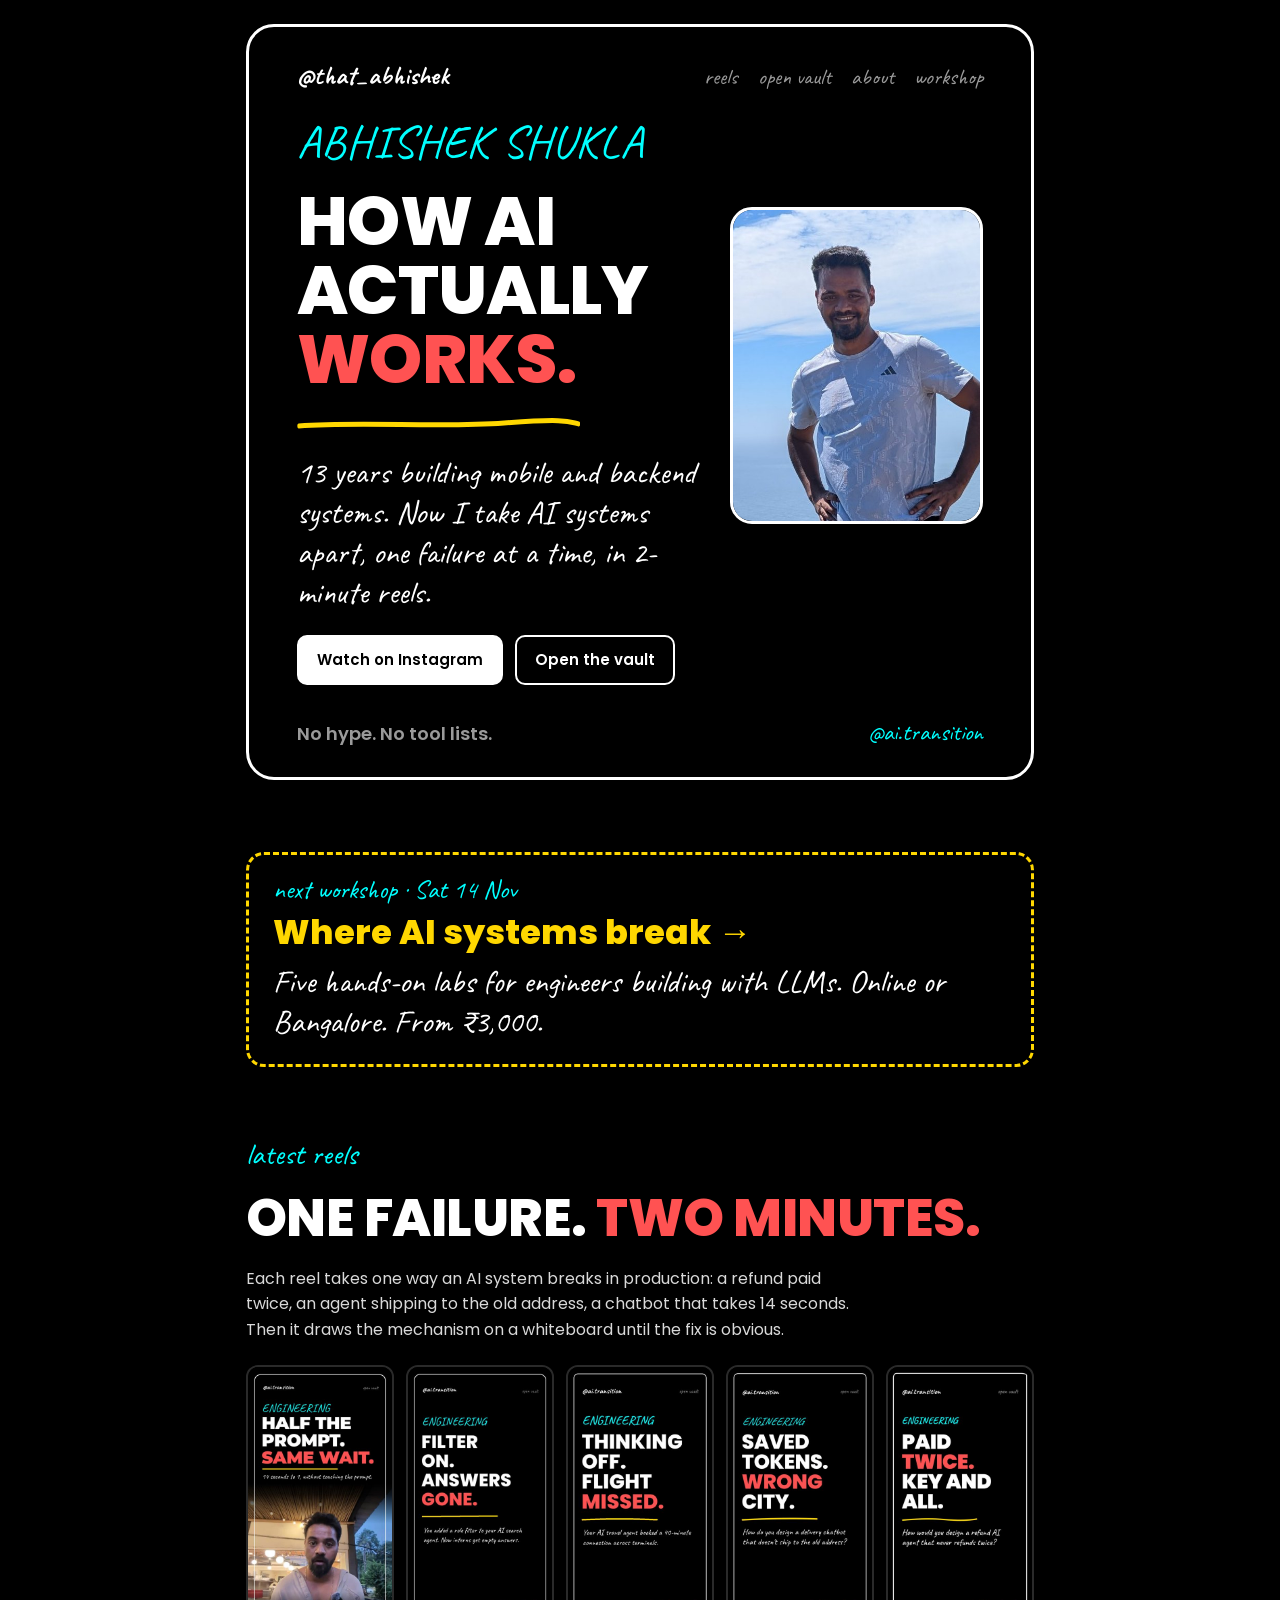
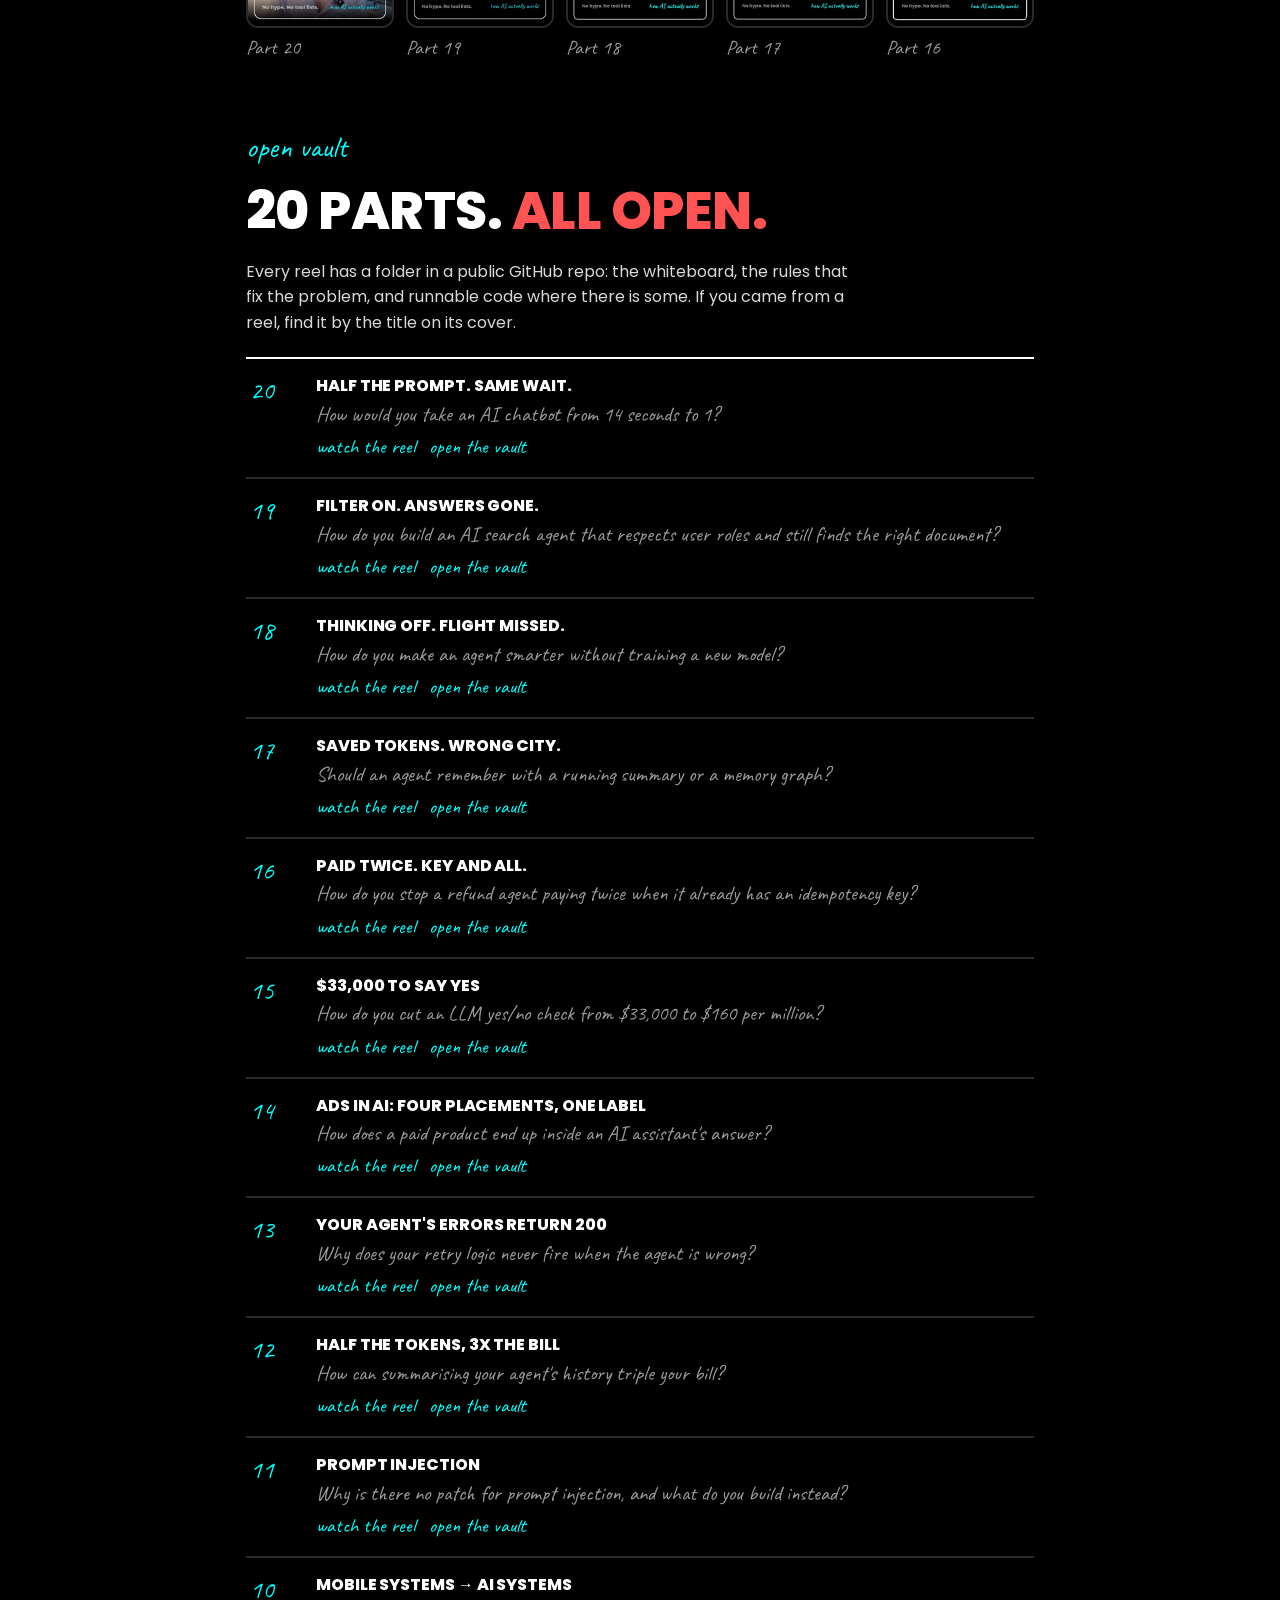
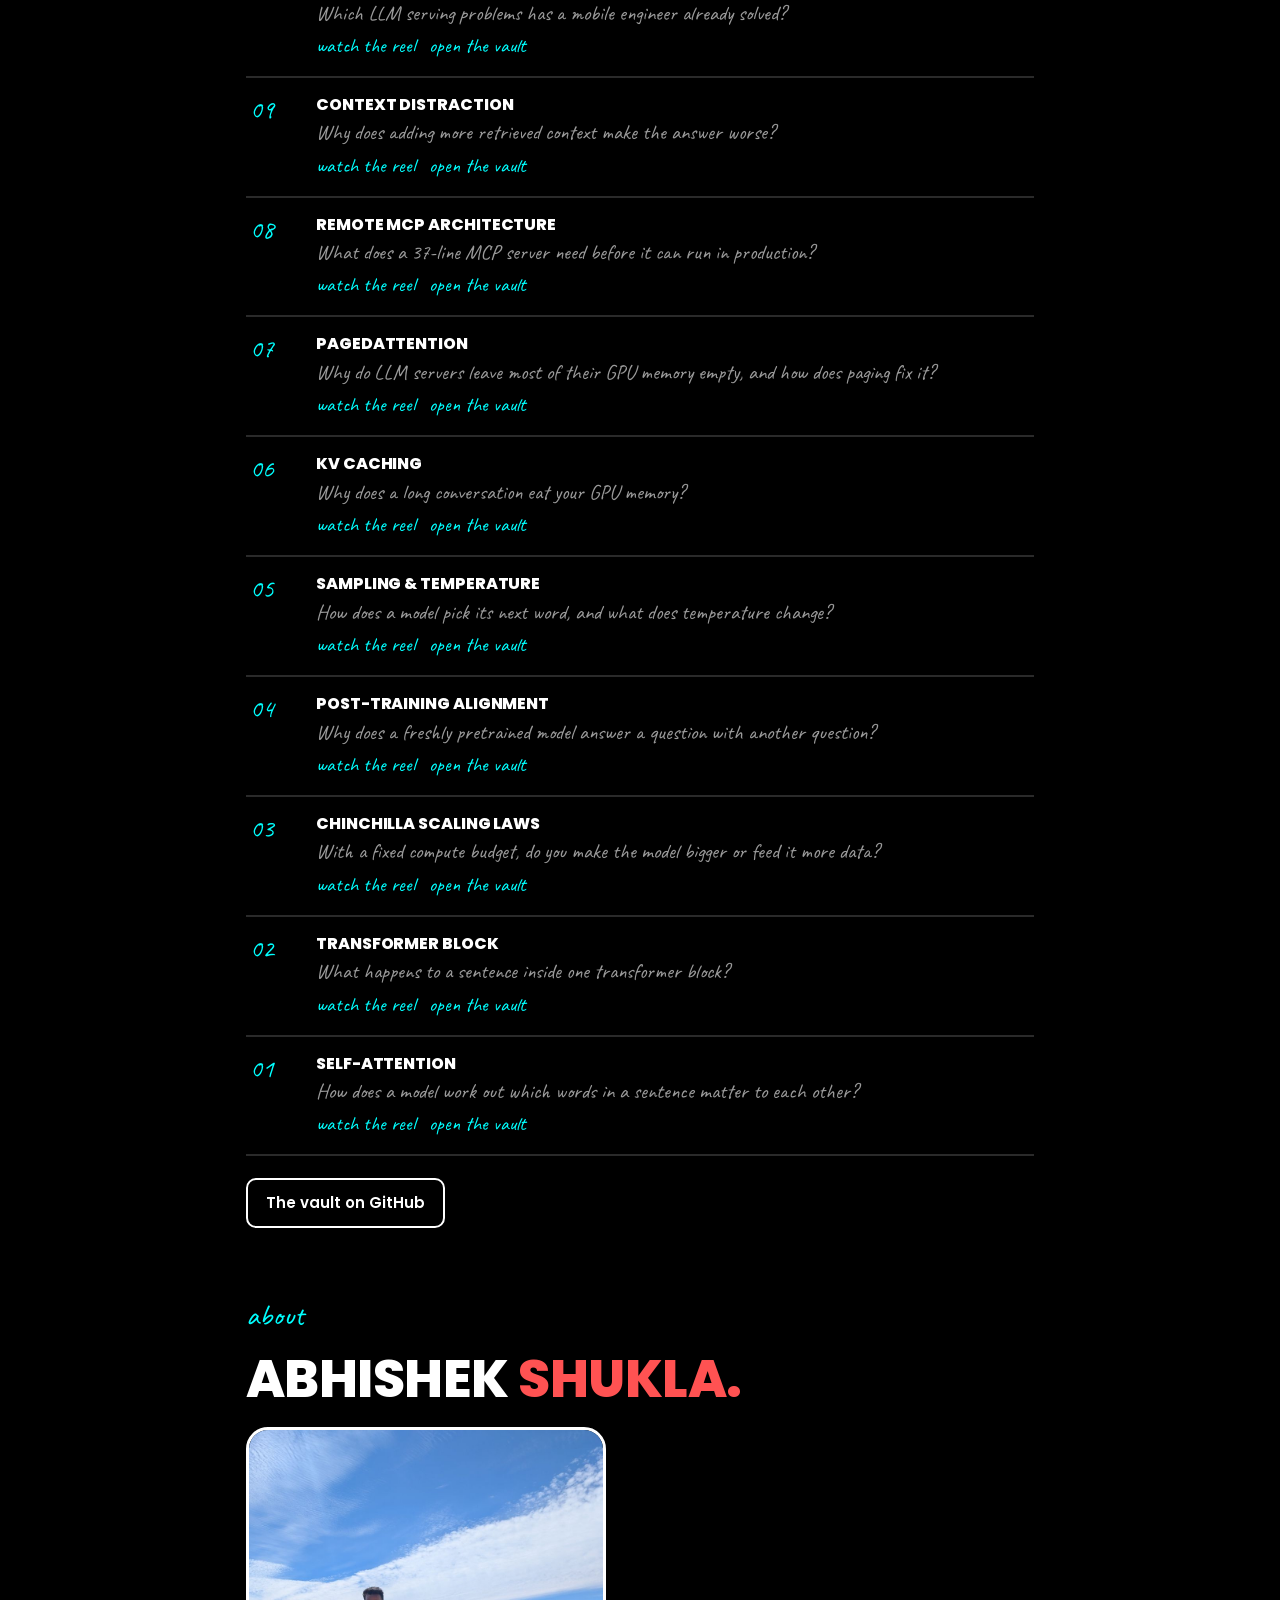
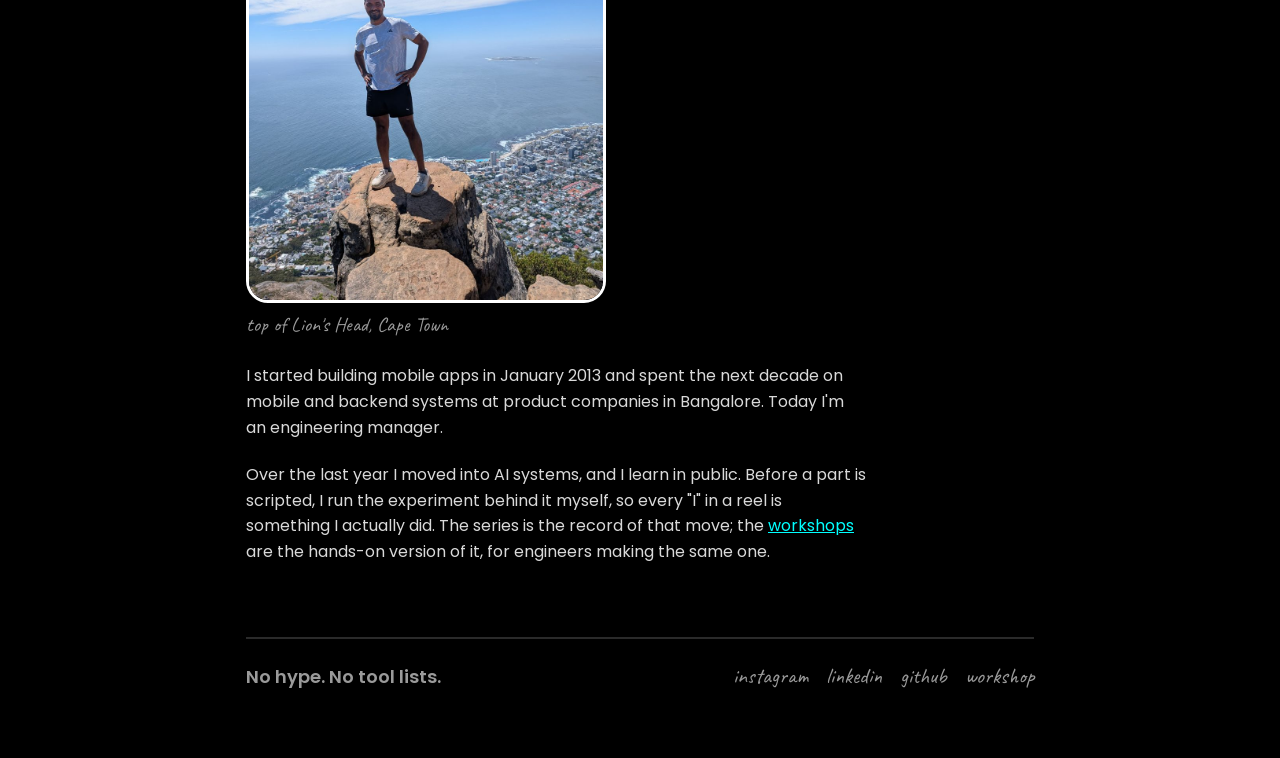
==== index.html @ 68914a9d "New site: home page and 14 Nov workshop page in the @ai.transition style Replaces the old Jekyll hom" ====
<!doctype html>
<html lang="en">
<head>
<meta charset="utf-8">
<meta name="viewport" content="width=device-width, initial-scale=1, viewport-fit=cover">
<title>Abhishek Shukla · @that_abhishek</title>
<meta name="description" content="Abhishek Shukla: 13 years building mobile and backend systems, now taking AI systems apart in short reels on @ai.transition, and running hands-on workshops for engineers.">
<meta property="og:title" content="Abhishek Shukla · how AI actually works">
<meta property="og:description" content="Reels, an open vault of whiteboards and code, and hands-on workshops on where AI systems break.">
<meta property="og:url" content="https://thatabhishek.com/">
<meta property="og:type" content="website">
<meta property="og:image" content="https://thatabhishek.com/img/cover-16.jpg">
<meta name="theme-color" content="#000000">
<link rel="icon" href="data:image/svg+xml,%3Csvg xmlns='http://www.w3.org/2000/svg' viewBox='0 0 32 32'%3E%3Crect x='1.5' y='1.5' width='29' height='29' rx='7' fill='%23000' stroke='%23fff' stroke-width='2'/%3E%3Ctext x='16' y='22' font-family='sans-serif' font-weight='800' font-size='15' text-anchor='middle' fill='%23FF5252'%3Ea.%3C/text%3E%3C/svg%3E">
<link rel="preconnect" href="https://fonts.googleapis.com">
<link rel="preconnect" href="https://fonts.gstatic.com" crossorigin>
<link rel="stylesheet" href="https://fonts.googleapis.com/css2?family=Caveat:wght@500;700&family=Poppins:wght@400;500;600;800&display=swap">
<link rel="stylesheet" href="style.css">
</head>
<body>
<div class="wrap">

  <header class="frame">
    <div class="frame-top">
      <a class="handle" href="./">@that_abhishek</a>
      <nav aria-label="Site"><ul>
        <li><a href="#reels">reels</a></li>
        <li><a href="#vault">open vault</a></li>
        <li><a href="#about">about</a></li>
        <li><a href="workshop/">workshop</a></li>
      </ul></nav>
    </div>
    <div class="hero-grid">
      <div class="hero-text">
      <div class="track">Abhishek Shukla</div>
      <h1>How AI actually <span class="red">works.</span></h1>
      <svg class="underline" viewBox="0 0 520 14" preserveAspectRatio="none" aria-hidden="true"><path d="M3 9 C 120 4, 260 11, 380 6 S 500 5, 517 7" fill="none" stroke="#FFD700" stroke-width="5" stroke-linecap="round"/></svg>
      <p class="hand">13 years building mobile and backend systems. Now I take AI systems apart, one failure at a time, in 2-minute reels.</p>
      </div>
      <img class="portrait" src="img/abhishek.jpg" alt="Abhishek Shukla" width="480" height="600">
    </div>
    <div class="ctas">
      <a class="btn primary" href="https://www.instagram.com/ai.transition/" rel="noopener">Watch on Instagram</a>
      <a class="btn" href="#vault">Open the vault</a>
    </div>
    <div class="frame-foot">
      <span class="nohype">No hype. No tool lists.</span>
      <span class="how">@ai.transition</span>
    </div>
  </header>

  <a class="cta-box" href="workshop/" style="text-decoration:none">
    <span class="label" style="font-size:26px">next workshop · Sat 14 Nov</span>
    <h3>Where AI systems break →</h3>
    <p class="hand">Five hands-on labs for engineers building with LLMs. Online or Bangalore. From ₹3,000.</p>
  </a>

  <section id="reels">
    <div class="label">latest reels</div>
    <h2>One failure. <span class="red">Two minutes.</span></h2>
    <p class="body">Each reel takes one way an AI system breaks in production: a refund paid twice, an agent shipping to the old address, a chatbot that takes 14 seconds. Then it draws the mechanism on a whiteboard until the fix is obvious.</p>
    <div class="reels">
      <a class="reel" href="https://www.instagram.com/ai.transition/" rel="noopener"><img src="img/cover-20.jpg" alt="Reel cover: Half the prompt. Same wait." width="432" height="768" loading="lazy"><span>Part 20</span></a>
      <a class="reel" href="https://www.instagram.com/ai.transition/" rel="noopener"><img src="img/cover-19.jpg" alt="Reel cover: Filter on. Answers gone." width="432" height="768" loading="lazy"><span>Part 19</span></a>
      <a class="reel" href="https://www.instagram.com/reel/DePXqI0T1Dx/" rel="noopener"><img src="img/cover-18.jpg" alt="Reel cover: Thinking off. Flight missed." width="432" height="768" loading="lazy"><span>Part 18</span></a>
      <a class="reel" href="https://www.instagram.com/reel/DeEbehLRSeM/" rel="noopener"><img src="img/cover-17.jpg" alt="Reel cover: Saved tokens. Wrong city." width="432" height="768" loading="lazy"><span>Part 17</span></a>
      <a class="reel" href="https://www.instagram.com/reel/Dd9E6QoR3V6/" rel="noopener"><img src="img/cover-16.jpg" alt="Reel cover: Paid twice. Key and all." width="432" height="768" loading="lazy"><span>Part 16</span></a>
    </div>
  </section>

  <section id="vault">
    <div class="label">open vault</div>
    <h2>20 parts. <span class="red">All open.</span></h2>
    <p class="body">Every reel has a folder in a public GitHub repo: the whiteboard, the rules that fix the problem, and runnable code where there is some. If you came from a reel, find it by the title on its cover.</p>
    <div class="parts">
      <div class="part"><span class="num">20</span><div><b>Half the prompt. Same wait.</b><span>How would you take an AI chatbot from 14 seconds to 1?</span><div class="links"><a href="https://www.instagram.com/ai.transition/" rel="noopener">watch the reel</a><a href="https://github.com/that-abhishek/ai-architecture-vault/tree/main/parts/20-half-the-prompt-same-wait" rel="noopener">open the vault</a></div></div></div>
      <div class="part"><span class="num">19</span><div><b>Filter on. Answers gone.</b><span>How do you build an AI search agent that respects user roles and still finds the right document?</span><div class="links"><a href="https://www.instagram.com/ai.transition/" rel="noopener">watch the reel</a><a href="https://github.com/that-abhishek/ai-architecture-vault/tree/main/parts/19-filter-on-answers-gone" rel="noopener">open the vault</a></div></div></div>
      <div class="part"><span class="num">18</span><div><b>Thinking off. Flight missed.</b><span>How do you make an agent smarter without training a new model?</span><div class="links"><a href="https://www.instagram.com/reel/DePXqI0T1Dx/" rel="noopener">watch the reel</a><a href="https://github.com/that-abhishek/ai-architecture-vault/tree/main/parts/18-thinking-off-flight-missed" rel="noopener">open the vault</a></div></div></div>
      <div class="part"><span class="num">17</span><div><b>Saved tokens. Wrong city.</b><span>Should an agent remember with a running summary or a memory graph?</span><div class="links"><a href="https://www.instagram.com/reel/DeEbehLRSeM/" rel="noopener">watch the reel</a><a href="https://github.com/that-abhishek/ai-architecture-vault/tree/main/parts/17-saved-tokens-wrong-city" rel="noopener">open the vault</a></div></div></div>
      <div class="part"><span class="num">16</span><div><b>Paid twice. Key and all.</b><span>How do you stop a refund agent paying twice when it already has an idempotency key?</span><div class="links"><a href="https://www.instagram.com/reel/Dd9E6QoR3V6/" rel="noopener">watch the reel</a><a href="https://github.com/that-abhishek/ai-architecture-vault/tree/main/parts/16-paid-twice" rel="noopener">open the vault</a></div></div></div>
      <div class="part"><span class="num">15</span><div><b>$33,000 to say yes</b><span>How do you cut an LLM yes/no check from $33,000 to $160 per million?</span><div class="links"><a href="https://www.instagram.com/reel/DdrDfAuxsx8/" rel="noopener">watch the reel</a><a href="https://github.com/that-abhishek/ai-architecture-vault/tree/main/parts/15-33000-to-say-yes" rel="noopener">open the vault</a></div></div></div>
      <div class="part"><span class="num">14</span><div><b>Ads in AI: four placements, one label</b><span>How does a paid product end up inside an AI assistant&#x27;s answer?</span><div class="links"><a href="https://www.instagram.com/reel/DdY-d--R0UW/" rel="noopener">watch the reel</a><a href="https://github.com/that-abhishek/ai-architecture-vault/tree/main/parts/14-ads-in-ai" rel="noopener">open the vault</a></div></div></div>
      <div class="part"><span class="num">13</span><div><b>Your agent&#x27;s errors return 200</b><span>Why does your retry logic never fire when the agent is wrong?</span><div class="links"><a href="https://www.instagram.com/reel/DdT-hkURufh/" rel="noopener">watch the reel</a><a href="https://github.com/that-abhishek/ai-architecture-vault/tree/main/parts/13-errors-return-200" rel="noopener">open the vault</a></div></div></div>
      <div class="part"><span class="num">12</span><div><b>Half the tokens, 3x the bill</b><span>How can summarising your agent&#x27;s history triple your bill?</span><div class="links"><a href="https://www.instagram.com/reel/DdHv6nmRZba/" rel="noopener">watch the reel</a><a href="https://github.com/that-abhishek/ai-architecture-vault/tree/main/parts/12-half-the-tokens-3x-the-bill" rel="noopener">open the vault</a></div></div></div>
      <div class="part"><span class="num">11</span><div><b>Prompt injection</b><span>Why is there no patch for prompt injection, and what do you build instead?</span><div class="links"><a href="https://www.instagram.com/reel/Dc8fESOxrk0/" rel="noopener">watch the reel</a><a href="https://github.com/that-abhishek/ai-architecture-vault/tree/main/parts/11-prompt-injection" rel="noopener">open the vault</a></div></div></div>
      <div class="part"><span class="num">10</span><div><b>Mobile systems → AI systems</b><span>Which LLM serving problems has a mobile engineer already solved?</span><div class="links"><a href="https://www.instagram.com/reel/Dc3-zdFxNiV/" rel="noopener">watch the reel</a><a href="https://github.com/that-abhishek/ai-architecture-vault/tree/main/parts/10-mobile-to-ai-systems" rel="noopener">open the vault</a></div></div></div>
      <div class="part"><span class="num">09</span><div><b>Context distraction</b><span>Why does adding more retrieved context make the answer worse?</span><div class="links"><a href="https://www.instagram.com/reel/DcyOvS4xPB1/" rel="noopener">watch the reel</a><a href="https://github.com/that-abhishek/ai-architecture-vault/tree/main/parts/09-context-distraction" rel="noopener">open the vault</a></div></div></div>
      <div class="part"><span class="num">08</span><div><b>Remote MCP architecture</b><span>What does a 37-line MCP server need before it can run in production?</span><div class="links"><a href="https://www.instagram.com/reel/DceKwrFRm6a/" rel="noopener">watch the reel</a><a href="https://github.com/that-abhishek/ai-architecture-vault/tree/main/parts/08-remote-mcp" rel="noopener">open the vault</a></div></div></div>
      <div class="part"><span class="num">07</span><div><b>PagedAttention</b><span>Why do LLM servers leave most of their GPU memory empty, and how does paging fix it?</span><div class="links"><a href="https://www.instagram.com/reel/DcoL-DgR3Io/" rel="noopener">watch the reel</a><a href="https://github.com/that-abhishek/ai-architecture-vault/tree/main/parts/07-paged-attention" rel="noopener">open the vault</a></div></div></div>
      <div class="part"><span class="num">06</span><div><b>KV caching</b><span>Why does a long conversation eat your GPU memory?</span><div class="links"><a href="https://www.instagram.com/reel/DcjpCfWR9pu/" rel="noopener">watch the reel</a><a href="https://github.com/that-abhishek/ai-architecture-vault/tree/main/parts/06-kv-caching" rel="noopener">open the vault</a></div></div></div>
      <div class="part"><span class="num">05</span><div><b>Sampling &amp; temperature</b><span>How does a model pick its next word, and what does temperature change?</span><div class="links"><a href="https://www.instagram.com/reel/DcUOXUfRbHx/" rel="noopener">watch the reel</a><a href="https://github.com/that-abhishek/ai-architecture-vault/tree/main/parts/05-sampling-and-temperature" rel="noopener">open the vault</a></div></div></div>
      <div class="part"><span class="num">04</span><div><b>Post-training alignment</b><span>Why does a freshly pretrained model answer a question with another question?</span><div class="links"><a href="https://www.instagram.com/reel/DcRZlYTR_Hw/" rel="noopener">watch the reel</a><a href="https://github.com/that-abhishek/ai-architecture-vault/tree/main/parts/04-post-training-alignment" rel="noopener">open the vault</a></div></div></div>
      <div class="part"><span class="num">03</span><div><b>Chinchilla scaling laws</b><span>With a fixed compute budget, do you make the model bigger or feed it more data?</span><div class="links"><a href="https://www.instagram.com/reel/DcMkA1qRxRH/" rel="noopener">watch the reel</a><a href="https://github.com/that-abhishek/ai-architecture-vault/tree/main/parts/03-chinchilla-scaling" rel="noopener">open the vault</a></div></div></div>
      <div class="part"><span class="num">02</span><div><b>Transformer block</b><span>What happens to a sentence inside one transformer block?</span><div class="links"><a href="https://www.instagram.com/reel/DcGhURzxKby/" rel="noopener">watch the reel</a><a href="https://github.com/that-abhishek/ai-architecture-vault/tree/main/parts/02-transformer-block" rel="noopener">open the vault</a></div></div></div>
      <div class="part"><span class="num">01</span><div><b>Self-attention</b><span>How does a model work out which words in a sentence matter to each other?</span><div class="links"><a href="https://www.instagram.com/reel/Db8_l6bx_2l/" rel="noopener">watch the reel</a><a href="https://github.com/that-abhishek/ai-architecture-vault/tree/main/parts/01-self-attention" rel="noopener">open the vault</a></div></div></div>
    </div>
    <div class="ctas"><a class="btn" href="https://github.com/that-abhishek/ai-architecture-vault" rel="noopener">The vault on GitHub</a></div>
  </section>

  <section id="about" class="about">
    <div class="label">about</div>
    <h2>Abhishek <span class="red">Shukla.</span></h2>
    <figure class="summit"><img src="img/abhishek-summit.jpg" alt="Abhishek standing on a rock at the top of a hike, ocean and city below" width="900" height="1195" loading="lazy"><figcaption>top of Lion's Head, Cape Town</figcaption></figure>
    <p class="body">I started building mobile apps in January 2013 and spent the next decade on mobile and backend systems at product companies in Bangalore. Today I'm an engineering manager.</p>
    <p class="body">Over the last year I moved into AI systems, and I learn in public. Before a part is scripted, I run the experiment behind it myself, so every "I" in a reel is something I actually did. The series is the record of that move; the <a href="workshop/">workshops</a> are the hands-on version of it, for engineers making the same one.</p>
  </section>

  <footer>
    <span class="nohype">No hype. No tool lists.</span>
    <div class="links">
      <a href="https://instagram.com/ai.transition">instagram</a>
      <a href="https://www.linkedin.com/in/that-abhishek/">linkedin</a>
      <a href="https://github.com/that-abhishek">github</a>
      <a href="workshop/">workshop</a>
    </div>
  </footer>
</div>
</body>
</html>
---- style.css ----
/* The @ai.transition reel system: black ground, white rounded frame, Poppins ExtraBold caps with one red word,
   cyan Caveat labels, yellow hand-drawn underline and RULE lines, whiteboard boxes. Single dark look by design. */
:root{
  --bg:#000000; --fg:#ffffff; --grey:#9a9a9a; --dim:#5f5f5f;
  --red:#FF5252; --yellow:#FFD700; --cyan:#00FFFF; --green:#4ADE80;
  --head:"Poppins","Helvetica Neue",Arial,sans-serif;
  --hand:"Caveat","Comic Sans MS","Bradley Hand",cursive;
  color-scheme:dark;
}
*{box-sizing:border-box}
html{-webkit-text-size-adjust:100%; background:var(--bg)}
body{margin:0; background:var(--bg); color:var(--fg); font-family:var(--head); font-size:16px; line-height:1.6}
a{color:var(--cyan)}
a:focus-visible,.btn:focus-visible{outline:2px solid var(--yellow); outline-offset:3px}
p{margin:0}
.wrap{max-width:820px; margin:0 auto; padding-block:24px 64px;
  padding-left:max(16px, env(safe-area-inset-left, 0px)); padding-right:max(16px, env(safe-area-inset-right, 0px));
  display:flex; flex-direction:column; gap:72px}

/* the reel card frame */
.frame{border:3px solid var(--fg); border-radius:28px; padding:28px clamp(20px,5vw,48px) 26px; display:flex; flex-direction:column; gap:22px}
.frame-top{display:flex; justify-content:space-between; align-items:baseline; gap:12px; flex-wrap:wrap}
.handle{font-family:var(--hand); font-weight:700; font-size:26px; color:var(--fg); text-decoration:none}
.tag-right{font-family:var(--hand); font-size:20px; color:var(--grey)}
.track{font-family:var(--hand); font-size:clamp(32px,6vw,46px); color:var(--cyan); text-transform:uppercase; letter-spacing:.02em; line-height:1}
h1,h2,h3{font-family:var(--head); font-weight:800; margin:0; text-transform:uppercase; line-height:1.02; letter-spacing:-.01em; text-wrap:balance}
h1{font-size:clamp(44px,10vw,92px)}
h2{font-size:clamp(32px,6.5vw,52px)}
.red{color:var(--red)}
.underline{display:block; width:min(520px,70%); height:14px}
.hand{font-family:var(--hand); font-size:clamp(24px,4vw,32px); line-height:1.25}
.frame-foot{display:flex; justify-content:space-between; align-items:baseline; gap:12px; flex-wrap:wrap; margin-top:6px}
.nohype{font-weight:600; color:var(--grey); font-size:18px}
.how{font-family:var(--hand); font-size:24px; color:var(--cyan)}

nav ul{list-style:none; margin:0; padding:0; display:flex; gap:20px; flex-wrap:wrap; font-family:var(--hand); font-size:22px}
nav ul a{color:var(--grey); text-decoration:none}
nav ul a:hover{color:var(--fg)}

.ctas{display:flex; flex-wrap:wrap; gap:12px}
.btn{display:inline-block; font-family:var(--head); font-weight:600; font-size:15px; padding:11px 18px; border-radius:10px; text-decoration:none; border:2px solid var(--fg); color:var(--fg)}
.btn.primary{background:var(--fg); color:var(--bg)}
.btn.yellow{border-color:var(--yellow); color:var(--yellow)}

section{display:flex; flex-direction:column; gap:22px; scroll-margin-top:16px}
.label{font-family:var(--hand); font-size:30px; color:var(--cyan); line-height:1}
.body{color:#d9d9d9; max-width:62ch}

/* whiteboard boxes */
.facts{display:flex; flex-wrap:wrap; gap:10px}
.fact{font-family:var(--hand); font-size:22px; padding:4px 14px; border:2px solid var(--fg); line-height:1.3}
.labs{display:flex; flex-direction:column; gap:14px}
.lab{border:2px solid var(--fg); padding:18px 20px; display:grid; grid-template-columns:auto 1fr; gap:6px 16px; align-items:start}
.lab .n{width:40px; height:40px; border:2px solid var(--fg); border-radius:50%; display:grid; place-items:center; font-family:var(--hand); font-size:24px; line-height:1}
.lab h3{font-family:var(--hand); text-transform:none; font-weight:700; font-size:30px; line-height:1.1; padding-top:4px}
.lab p{grid-column:2; color:#cfcfcf; min-width:0}
.lab .run{grid-column:2; display:flex; flex-wrap:wrap; gap:4px 18px; font-family:var(--hand); font-size:22px}
.run .bad{color:var(--red)} .run .bad s{text-decoration-thickness:2px}
.run .good{color:var(--green)}
.rule{font-family:var(--hand); color:var(--yellow); font-size:clamp(24px,4vw,30px); line-height:1.25; display:inline; background-image:linear-gradient(var(--yellow),var(--yellow)); background-size:100% 2px; background-repeat:no-repeat; background-position:0 100%; padding-bottom:2px}
.rule-note{font-family:var(--hand); font-size:22px; color:#e6e6e6; margin-top:4px}

.tiers{display:grid; grid-template-columns:1fr 1fr; gap:16px}
.tier{border:2px solid var(--fg); padding:22px; display:flex; flex-direction:column; gap:12px; min-width:0}
.tier.hi{border-color:var(--cyan)}
.tier .name{font-family:var(--hand); font-size:24px; color:var(--grey)}
.tier.hi .name{color:var(--cyan)}
.price{font-family:var(--head); font-weight:800; font-size:46px; font-variant-numeric:tabular-nums; line-height:1}
ul.plain{margin:0; padding-left:20px; display:flex; flex-direction:column; gap:6px; color:#d9d9d9}

/* outro-style dashed yellow box */
.cta-box{border:3px dashed var(--yellow); border-radius:18px; padding:22px 24px; display:flex; flex-direction:column; gap:12px}
.cta-box h3{color:var(--yellow); font-size:clamp(24px,4.5vw,34px); text-transform:none; letter-spacing:0}
.cta-box .hand{color:var(--fg)}
.reply{font-family:var(--hand); font-size:24px; border:2px solid var(--cyan); color:var(--cyan); padding:2px 14px; align-self:flex-start}

.teams{display:grid; grid-template-columns:1.15fr 1fr; gap:22px; align-items:start}
.teams > div{min-width:0; display:flex; flex-direction:column; gap:14px}

.parts{display:flex; flex-direction:column; border-top:2px solid var(--fg)}
.part{display:grid; grid-template-columns:52px 1fr; gap:14px; padding:14px 4px; border-bottom:2px solid #2a2a2a; text-decoration:none; color:var(--fg)}
.part:hover b{color:var(--red)}
.part .num{font-family:var(--hand); font-size:26px; color:var(--cyan); line-height:1.2}
.part b{font-weight:800; text-transform:uppercase; display:block; letter-spacing:-.005em}
.part span{color:var(--grey); font-family:var(--hand); font-size:21px; line-height:1.25; display:block; margin-top:2px}

.about{max-width:64ch}
footer{display:flex; flex-wrap:wrap; justify-content:space-between; gap:12px 20px; align-items:baseline; border-top:2px solid #2a2a2a; padding-top:20px}
footer .links{display:flex; gap:18px; flex-wrap:wrap; font-family:var(--hand); font-size:22px}
footer .links a{color:var(--grey); text-decoration:none}
footer .links a:hover{color:var(--fg)}

@media (max-width:640px){
  .tiers,.teams{grid-template-columns:1fr}
  .wrap{gap:56px}
  .frame{border-radius:22px}
  .lab{grid-template-columns:1fr} .lab p,.lab .run{grid-column:1}
}
@media (prefers-reduced-motion: no-preference){ html{scroll-behavior:smooth} }

/* shared nav */
.topbar{display:flex; justify-content:space-between; align-items:baseline; gap:12px; flex-wrap:wrap}
nav ul a[aria-current="page"]{color:var(--fg)}
/* home: reels */
.reels{display:grid; grid-template-columns:repeat(5,1fr); gap:12px}
.reel{display:flex; flex-direction:column; gap:8px; text-decoration:none; color:var(--fg); min-width:0}
.reel img{width:100%; height:auto; aspect-ratio:9/16; object-fit:cover; border-radius:12px; border:2px solid #2a2a2a; display:block; background:#111}
.reel:hover img{border-color:var(--fg)}
.reel span{font-family:var(--hand); font-size:20px; color:var(--grey); line-height:1.2}
.part .links{display:flex; gap:14px; margin-top:4px; font-family:var(--hand); font-size:20px}
.part .links a{color:var(--cyan); text-decoration:none}
.part .links a:hover{text-decoration:underline}
div.part:hover b{color:var(--fg)}
.stats{display:grid; grid-template-columns:repeat(3,1fr); gap:12px}
.stat{border:2px solid var(--fg); padding:14px 16px}
.stat b{display:block; font-weight:800; font-size:34px; line-height:1}
.stat span{font-family:var(--hand); font-size:21px; color:var(--grey)}
@media (max-width:760px){ .reels{grid-template-columns:repeat(3,1fr)} }
@media (max-width:480px){ .reels{grid-template-columns:repeat(2,1fr)} .stats{grid-template-columns:1fr} }

/* portrait */
.hero-grid{display:grid; grid-template-columns:1.5fr 1fr; gap:28px; align-items:center}
.hero-text{display:flex; flex-direction:column; gap:22px; min-width:0}
.portrait{width:100%; height:auto; aspect-ratio:4/5; object-fit:cover; border:3px solid var(--fg); border-radius:22px; display:block}
.byline{display:flex; gap:16px; align-items:center}
.avatar{width:84px; height:84px; flex:none; border-radius:50%; object-fit:cover; object-position:50% 30%; border:2px solid var(--fg)}
@media (max-width:640px){ .hero-grid{grid-template-columns:1fr} .portrait{max-width:240px; order:-1} .byline{align-items:flex-start} }
.hero-text h1{font-size:clamp(40px,7vw,68px)}
.hero-grid{grid-template-columns:1.6fr 1fr}

.summit{margin:0; display:flex; flex-direction:column; gap:6px; max-width:360px}
.summit img{width:100%; height:auto; border:3px solid var(--fg); border-radius:22px; display:block}
.summit figcaption{font-family:var(--hand); font-size:20px; color:var(--grey)}
.avatar{object-position:40% 25%}
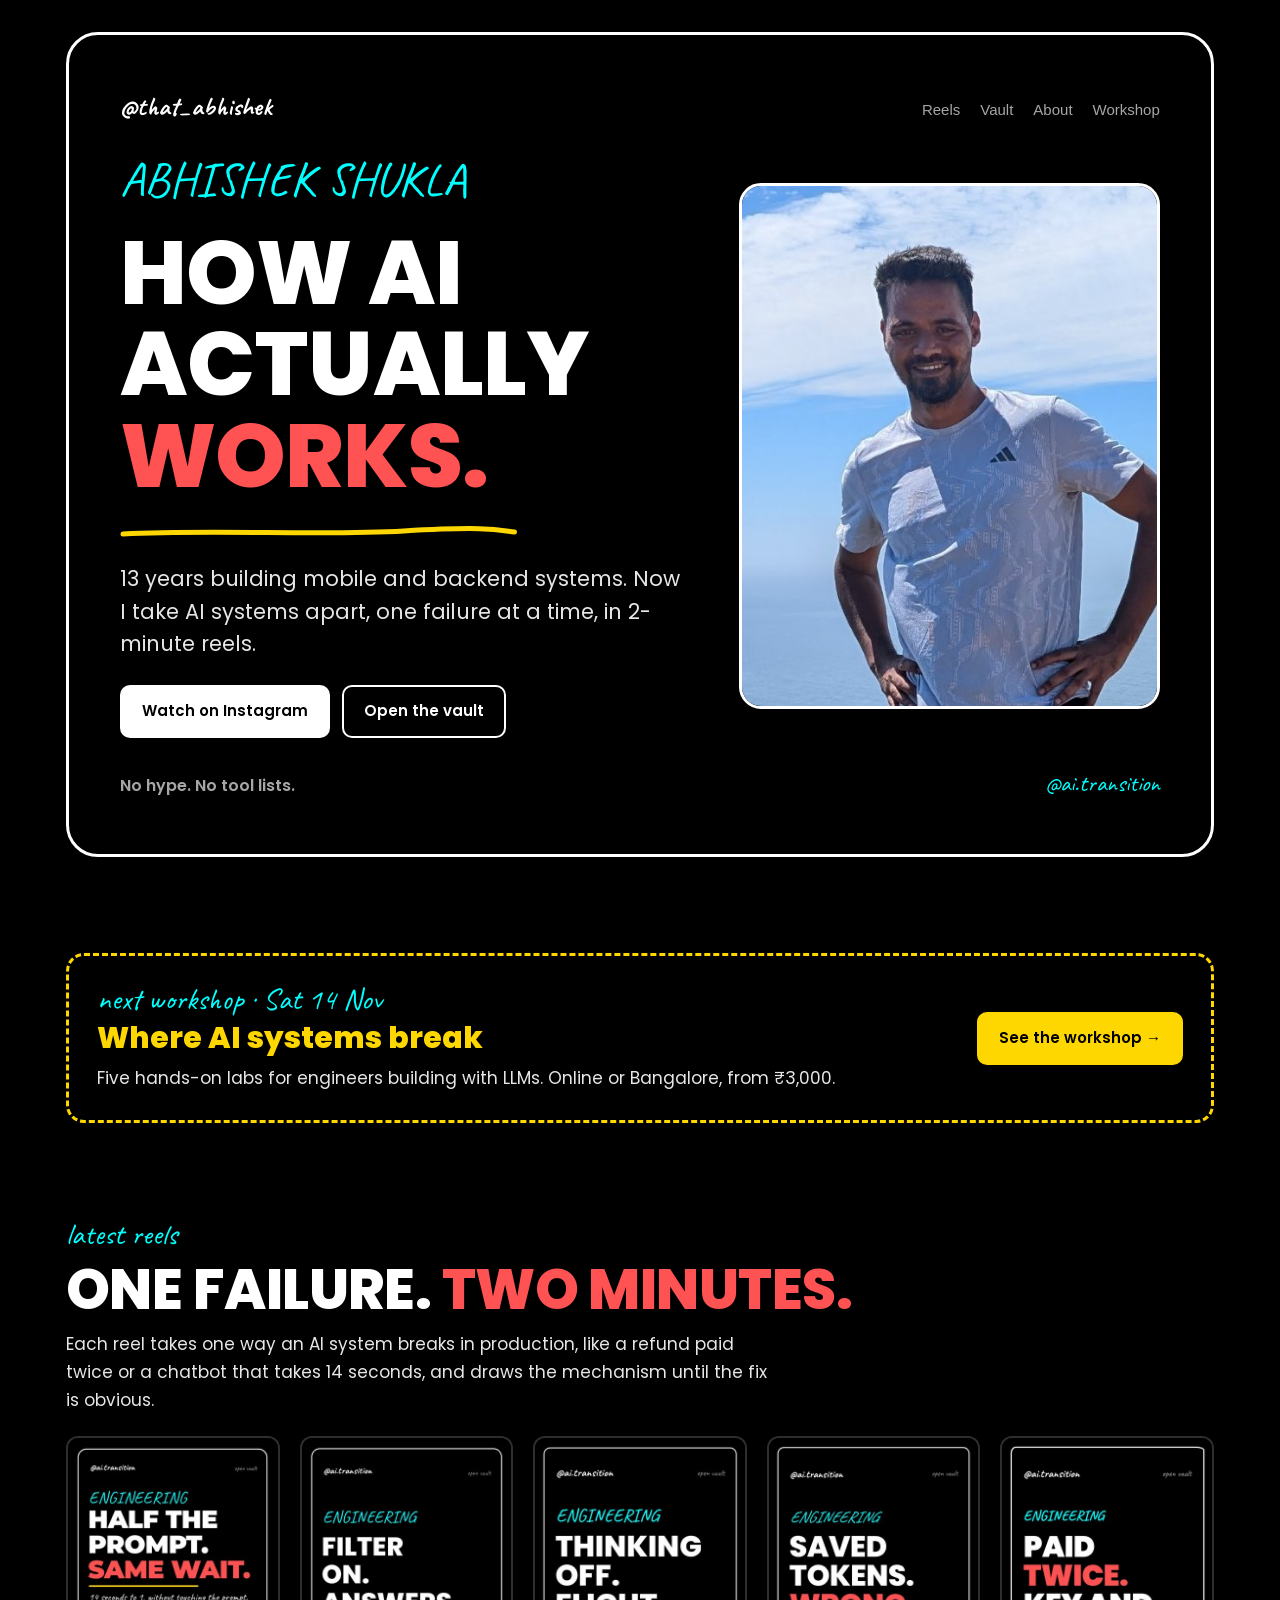
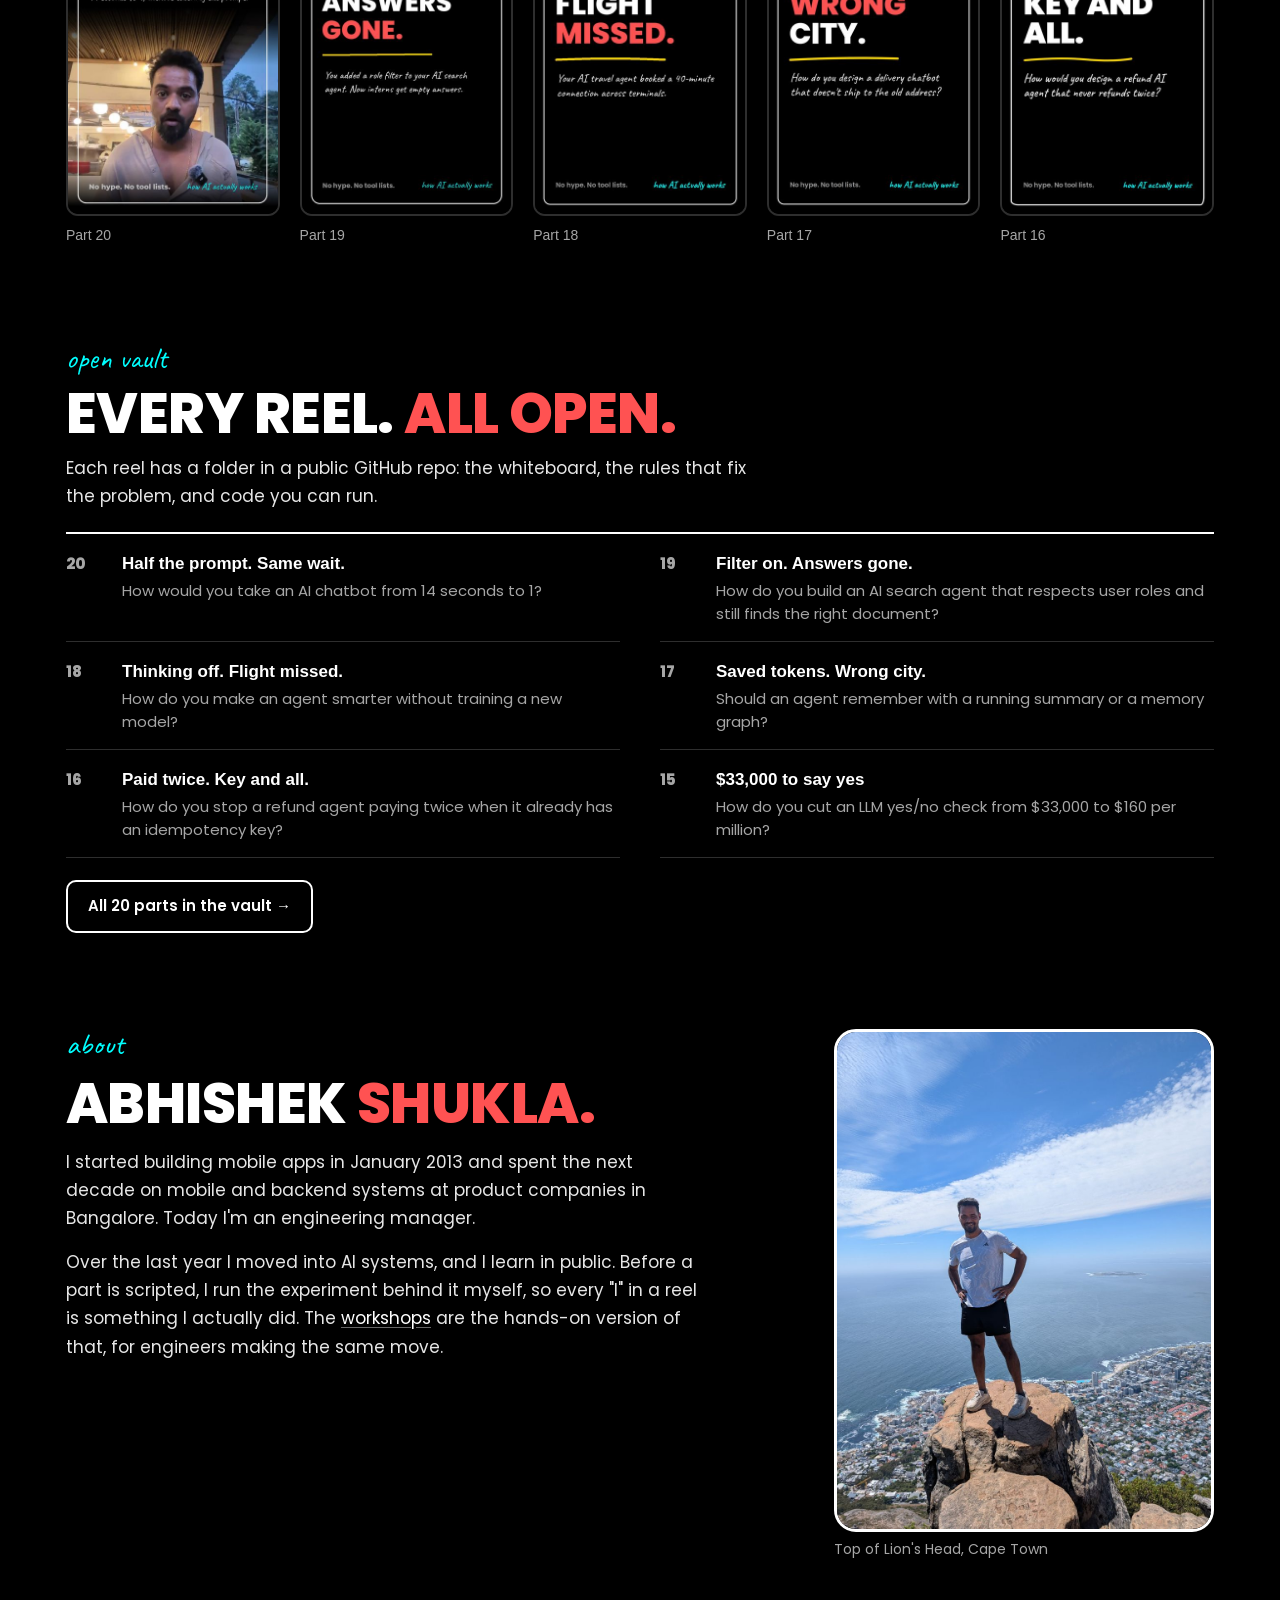
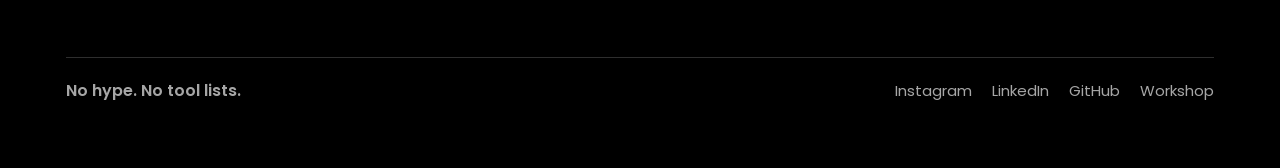
==== commit 35b3338d: "Readable, responsive layout: wider desktop grid, Caveat for labels only, colour roles, vault trimmed" ====
--- a/index.html
+++ b/index.html
@@ -24,24 +24,24 @@
     <div class="frame-top">
       <a class="handle" href="./">@that_abhishek</a>
       <nav aria-label="Site"><ul>
-        <li><a href="#reels">reels</a></li>
-        <li><a href="#vault">open vault</a></li>
-        <li><a href="#about">about</a></li>
-        <li><a href="workshop/">workshop</a></li>
+        <li><a href="#reels">Reels</a></li>
+        <li><a href="#vault">Vault</a></li>
+        <li><a href="#about">About</a></li>
+        <li><a href="workshop/">Workshop</a></li>
       </ul></nav>
     </div>
     <div class="hero-grid">
       <div class="hero-text">
-      <div class="track">Abhishek Shukla</div>
-      <h1>How AI actually <span class="red">works.</span></h1>
-      <svg class="underline" viewBox="0 0 520 14" preserveAspectRatio="none" aria-hidden="true"><path d="M3 9 C 120 4, 260 11, 380 6 S 500 5, 517 7" fill="none" stroke="#FFD700" stroke-width="5" stroke-linecap="round"/></svg>
-      <p class="hand">13 years building mobile and backend systems. Now I take AI systems apart, one failure at a time, in 2-minute reels.</p>
+        <div class="track">Abhishek Shukla</div>
+        <h1>How AI actually <span class="red">works.</span></h1>
+        <svg class="underline" viewBox="0 0 420 14" preserveAspectRatio="none" aria-hidden="true"><path d="M3 9 C 100 4, 210 11, 300 6 S 400 5, 417 7" fill="none" stroke="#FFD700" stroke-width="5" stroke-linecap="round"/></svg>
+        <p class="lede">13 years building mobile and backend systems. Now I take AI systems apart, one failure at a time, in 2-minute reels.</p>
+        <div class="ctas">
+          <a class="btn primary" href="https://www.instagram.com/ai.transition/" rel="noopener">Watch on Instagram</a>
+          <a class="btn" href="#vault">Open the vault</a>
+        </div>
       </div>
       <img class="portrait" src="img/abhishek.jpg" alt="Abhishek Shukla" width="480" height="600">
-    </div>
-    <div class="ctas">
-      <a class="btn primary" href="https://www.instagram.com/ai.transition/" rel="noopener">Watch on Instagram</a>
-      <a class="btn" href="#vault">Open the vault</a>
     </div>
     <div class="frame-foot">
       <span class="nohype">No hype. No tool lists.</span>
@@ -49,69 +49,68 @@
     </div>
   </header>
 
-  <a class="cta-box" href="workshop/" style="text-decoration:none">
-    <span class="label" style="font-size:26px">next workshop · Sat 14 Nov</span>
-    <h3>Where AI systems break →</h3>
-    <p class="hand">Five hands-on labs for engineers building with LLMs. Online or Bangalore. From ₹3,000.</p>
+  <a class="cta-box" href="workshop/">
+    <div class="cta-row">
+      <div>
+        <span class="label">next workshop · Sat 14 Nov</span>
+        <h3>Where AI systems break</h3>
+        <p>Five hands-on labs for engineers building with LLMs. Online or Bangalore, from ₹3,000.</p>
+      </div>
+      <span class="btn yellow">See the workshop →</span>
+    </div>
   </a>
 
   <section id="reels">
-    <div class="label">latest reels</div>
-    <h2>One failure. <span class="red">Two minutes.</span></h2>
-    <p class="body">Each reel takes one way an AI system breaks in production: a refund paid twice, an agent shipping to the old address, a chatbot that takes 14 seconds. Then it draws the mechanism on a whiteboard until the fix is obvious.</p>
+    <div class="section-head">
+      <div class="label">latest reels</div>
+      <h2>One failure. <span class="red">Two minutes.</span></h2>
+      <p class="body">Each reel takes one way an AI system breaks in production, like a refund paid twice or a chatbot that takes 14 seconds, and draws the mechanism until the fix is obvious.</p>
+    </div>
     <div class="reels">
-      <a class="reel" href="https://www.instagram.com/ai.transition/" rel="noopener"><img src="img/cover-20.jpg" alt="Reel cover: Half the prompt. Same wait." width="432" height="768" loading="lazy"><span>Part 20</span></a>
-      <a class="reel" href="https://www.instagram.com/ai.transition/" rel="noopener"><img src="img/cover-19.jpg" alt="Reel cover: Filter on. Answers gone." width="432" height="768" loading="lazy"><span>Part 19</span></a>
-      <a class="reel" href="https://www.instagram.com/reel/DePXqI0T1Dx/" rel="noopener"><img src="img/cover-18.jpg" alt="Reel cover: Thinking off. Flight missed." width="432" height="768" loading="lazy"><span>Part 18</span></a>
-      <a class="reel" href="https://www.instagram.com/reel/DeEbehLRSeM/" rel="noopener"><img src="img/cover-17.jpg" alt="Reel cover: Saved tokens. Wrong city." width="432" height="768" loading="lazy"><span>Part 17</span></a>
-      <a class="reel" href="https://www.instagram.com/reel/Dd9E6QoR3V6/" rel="noopener"><img src="img/cover-16.jpg" alt="Reel cover: Paid twice. Key and all." width="432" height="768" loading="lazy"><span>Part 16</span></a>
+      <a class="reel" href="https://www.instagram.com/ai.transition/" rel="noopener"><img src="img/cover-20.jpg" alt="Reel cover: Half the prompt. Same wait." width="432" height="768" loading="lazy">Part 20</a>
+      <a class="reel" href="https://www.instagram.com/ai.transition/" rel="noopener"><img src="img/cover-19.jpg" alt="Reel cover: Filter on. Answers gone." width="432" height="768" loading="lazy">Part 19</a>
+      <a class="reel" href="https://www.instagram.com/reel/DePXqI0T1Dx/" rel="noopener"><img src="img/cover-18.jpg" alt="Reel cover: Thinking off. Flight missed." width="432" height="768" loading="lazy">Part 18</a>
+      <a class="reel" href="https://www.instagram.com/reel/DeEbehLRSeM/" rel="noopener"><img src="img/cover-17.jpg" alt="Reel cover: Saved tokens. Wrong city." width="432" height="768" loading="lazy">Part 17</a>
+      <a class="reel" href="https://www.instagram.com/reel/Dd9E6QoR3V6/" rel="noopener"><img src="img/cover-16.jpg" alt="Reel cover: Paid twice. Key and all." width="432" height="768" loading="lazy">Part 16</a>
     </div>
   </section>
 
   <section id="vault">
-    <div class="label">open vault</div>
-    <h2>20 parts. <span class="red">All open.</span></h2>
-    <p class="body">Every reel has a folder in a public GitHub repo: the whiteboard, the rules that fix the problem, and runnable code where there is some. If you came from a reel, find it by the title on its cover.</p>
+    <div class="section-head">
+      <div class="label">open vault</div>
+      <h2>Every reel. <span class="red">All open.</span></h2>
+      <p class="body">Each reel has a folder in a public GitHub repo: the whiteboard, the rules that fix the problem, and code you can run.</p>
+    </div>
     <div class="parts">
-      <div class="part"><span class="num">20</span><div><b>Half the prompt. Same wait.</b><span>How would you take an AI chatbot from 14 seconds to 1?</span><div class="links"><a href="https://www.instagram.com/ai.transition/" rel="noopener">watch the reel</a><a href="https://github.com/that-abhishek/ai-architecture-vault/tree/main/parts/20-half-the-prompt-same-wait" rel="noopener">open the vault</a></div></div></div>
-      <div class="part"><span class="num">19</span><div><b>Filter on. Answers gone.</b><span>How do you build an AI search agent that respects user roles and still finds the right document?</span><div class="links"><a href="https://www.instagram.com/ai.transition/" rel="noopener">watch the reel</a><a href="https://github.com/that-abhishek/ai-architecture-vault/tree/main/parts/19-filter-on-answers-gone" rel="noopener">open the vault</a></div></div></div>
-      <div class="part"><span class="num">18</span><div><b>Thinking off. Flight missed.</b><span>How do you make an agent smarter without training a new model?</span><div class="links"><a href="https://www.instagram.com/reel/DePXqI0T1Dx/" rel="noopener">watch the reel</a><a href="https://github.com/that-abhishek/ai-architecture-vault/tree/main/parts/18-thinking-off-flight-missed" rel="noopener">open the vault</a></div></div></div>
-      <div class="part"><span class="num">17</span><div><b>Saved tokens. Wrong city.</b><span>Should an agent remember with a running summary or a memory graph?</span><div class="links"><a href="https://www.instagram.com/reel/DeEbehLRSeM/" rel="noopener">watch the reel</a><a href="https://github.com/that-abhishek/ai-architecture-vault/tree/main/parts/17-saved-tokens-wrong-city" rel="noopener">open the vault</a></div></div></div>
-      <div class="part"><span class="num">16</span><div><b>Paid twice. Key and all.</b><span>How do you stop a refund agent paying twice when it already has an idempotency key?</span><div class="links"><a href="https://www.instagram.com/reel/Dd9E6QoR3V6/" rel="noopener">watch the reel</a><a href="https://github.com/that-abhishek/ai-architecture-vault/tree/main/parts/16-paid-twice" rel="noopener">open the vault</a></div></div></div>
-      <div class="part"><span class="num">15</span><div><b>$33,000 to say yes</b><span>How do you cut an LLM yes/no check from $33,000 to $160 per million?</span><div class="links"><a href="https://www.instagram.com/reel/DdrDfAuxsx8/" rel="noopener">watch the reel</a><a href="https://github.com/that-abhishek/ai-architecture-vault/tree/main/parts/15-33000-to-say-yes" rel="noopener">open the vault</a></div></div></div>
-      <div class="part"><span class="num">14</span><div><b>Ads in AI: four placements, one label</b><span>How does a paid product end up inside an AI assistant&#x27;s answer?</span><div class="links"><a href="https://www.instagram.com/reel/DdY-d--R0UW/" rel="noopener">watch the reel</a><a href="https://github.com/that-abhishek/ai-architecture-vault/tree/main/parts/14-ads-in-ai" rel="noopener">open the vault</a></div></div></div>
-      <div class="part"><span class="num">13</span><div><b>Your agent&#x27;s errors return 200</b><span>Why does your retry logic never fire when the agent is wrong?</span><div class="links"><a href="https://www.instagram.com/reel/DdT-hkURufh/" rel="noopener">watch the reel</a><a href="https://github.com/that-abhishek/ai-architecture-vault/tree/main/parts/13-errors-return-200" rel="noopener">open the vault</a></div></div></div>
-      <div class="part"><span class="num">12</span><div><b>Half the tokens, 3x the bill</b><span>How can summarising your agent&#x27;s history triple your bill?</span><div class="links"><a href="https://www.instagram.com/reel/DdHv6nmRZba/" rel="noopener">watch the reel</a><a href="https://github.com/that-abhishek/ai-architecture-vault/tree/main/parts/12-half-the-tokens-3x-the-bill" rel="noopener">open the vault</a></div></div></div>
-      <div class="part"><span class="num">11</span><div><b>Prompt injection</b><span>Why is there no patch for prompt injection, and what do you build instead?</span><div class="links"><a href="https://www.instagram.com/reel/Dc8fESOxrk0/" rel="noopener">watch the reel</a><a href="https://github.com/that-abhishek/ai-architecture-vault/tree/main/parts/11-prompt-injection" rel="noopener">open the vault</a></div></div></div>
-      <div class="part"><span class="num">10</span><div><b>Mobile systems → AI systems</b><span>Which LLM serving problems has a mobile engineer already solved?</span><div class="links"><a href="https://www.instagram.com/reel/Dc3-zdFxNiV/" rel="noopener">watch the reel</a><a href="https://github.com/that-abhishek/ai-architecture-vault/tree/main/parts/10-mobile-to-ai-systems" rel="noopener">open the vault</a></div></div></div>
-      <div class="part"><span class="num">09</span><div><b>Context distraction</b><span>Why does adding more retrieved context make the answer worse?</span><div class="links"><a href="https://www.instagram.com/reel/DcyOvS4xPB1/" rel="noopener">watch the reel</a><a href="https://github.com/that-abhishek/ai-architecture-vault/tree/main/parts/09-context-distraction" rel="noopener">open the vault</a></div></div></div>
-      <div class="part"><span class="num">08</span><div><b>Remote MCP architecture</b><span>What does a 37-line MCP server need before it can run in production?</span><div class="links"><a href="https://www.instagram.com/reel/DceKwrFRm6a/" rel="noopener">watch the reel</a><a href="https://github.com/that-abhishek/ai-architecture-vault/tree/main/parts/08-remote-mcp" rel="noopener">open the vault</a></div></div></div>
-      <div class="part"><span class="num">07</span><div><b>PagedAttention</b><span>Why do LLM servers leave most of their GPU memory empty, and how does paging fix it?</span><div class="links"><a href="https://www.instagram.com/reel/DcoL-DgR3Io/" rel="noopener">watch the reel</a><a href="https://github.com/that-abhishek/ai-architecture-vault/tree/main/parts/07-paged-attention" rel="noopener">open the vault</a></div></div></div>
-      <div class="part"><span class="num">06</span><div><b>KV caching</b><span>Why does a long conversation eat your GPU memory?</span><div class="links"><a href="https://www.instagram.com/reel/DcjpCfWR9pu/" rel="noopener">watch the reel</a><a href="https://github.com/that-abhishek/ai-architecture-vault/tree/main/parts/06-kv-caching" rel="noopener">open the vault</a></div></div></div>
-      <div class="part"><span class="num">05</span><div><b>Sampling &amp; temperature</b><span>How does a model pick its next word, and what does temperature change?</span><div class="links"><a href="https://www.instagram.com/reel/DcUOXUfRbHx/" rel="noopener">watch the reel</a><a href="https://github.com/that-abhishek/ai-architecture-vault/tree/main/parts/05-sampling-and-temperature" rel="noopener">open the vault</a></div></div></div>
-      <div class="part"><span class="num">04</span><div><b>Post-training alignment</b><span>Why does a freshly pretrained model answer a question with another question?</span><div class="links"><a href="https://www.instagram.com/reel/DcRZlYTR_Hw/" rel="noopener">watch the reel</a><a href="https://github.com/that-abhishek/ai-architecture-vault/tree/main/parts/04-post-training-alignment" rel="noopener">open the vault</a></div></div></div>
-      <div class="part"><span class="num">03</span><div><b>Chinchilla scaling laws</b><span>With a fixed compute budget, do you make the model bigger or feed it more data?</span><div class="links"><a href="https://www.instagram.com/reel/DcMkA1qRxRH/" rel="noopener">watch the reel</a><a href="https://github.com/that-abhishek/ai-architecture-vault/tree/main/parts/03-chinchilla-scaling" rel="noopener">open the vault</a></div></div></div>
-      <div class="part"><span class="num">02</span><div><b>Transformer block</b><span>What happens to a sentence inside one transformer block?</span><div class="links"><a href="https://www.instagram.com/reel/DcGhURzxKby/" rel="noopener">watch the reel</a><a href="https://github.com/that-abhishek/ai-architecture-vault/tree/main/parts/02-transformer-block" rel="noopener">open the vault</a></div></div></div>
-      <div class="part"><span class="num">01</span><div><b>Self-attention</b><span>How does a model work out which words in a sentence matter to each other?</span><div class="links"><a href="https://www.instagram.com/reel/Db8_l6bx_2l/" rel="noopener">watch the reel</a><a href="https://github.com/that-abhishek/ai-architecture-vault/tree/main/parts/01-self-attention" rel="noopener">open the vault</a></div></div></div>
+      <a class="part" href="https://github.com/that-abhishek/ai-architecture-vault/tree/main/parts/20-half-the-prompt-same-wait" rel="noopener"><span class="num">20</span><div><b>Half the prompt. Same wait.</b><span>How would you take an AI chatbot from 14 seconds to 1?</span></div></a>
+      <a class="part" href="https://github.com/that-abhishek/ai-architecture-vault/tree/main/parts/19-filter-on-answers-gone" rel="noopener"><span class="num">19</span><div><b>Filter on. Answers gone.</b><span>How do you build an AI search agent that respects user roles and still finds the right document?</span></div></a>
+      <a class="part" href="https://www.instagram.com/reel/DePXqI0T1Dx/" rel="noopener"><span class="num">18</span><div><b>Thinking off. Flight missed.</b><span>How do you make an agent smarter without training a new model?</span></div></a>
+      <a class="part" href="https://www.instagram.com/reel/DeEbehLRSeM/" rel="noopener"><span class="num">17</span><div><b>Saved tokens. Wrong city.</b><span>Should an agent remember with a running summary or a memory graph?</span></div></a>
+      <a class="part" href="https://www.instagram.com/reel/Dd9E6QoR3V6/" rel="noopener"><span class="num">16</span><div><b>Paid twice. Key and all.</b><span>How do you stop a refund agent paying twice when it already has an idempotency key?</span></div></a>
+      <a class="part" href="https://www.instagram.com/reel/DdrDfAuxsx8/" rel="noopener"><span class="num">15</span><div><b>$33,000 to say yes</b><span>How do you cut an LLM yes/no check from $33,000 to $160 per million?</span></div></a>
     </div>
-    <div class="ctas"><a class="btn" href="https://github.com/that-abhishek/ai-architecture-vault" rel="noopener">The vault on GitHub</a></div>
+    <div class="ctas"><a class="btn" href="https://github.com/that-abhishek/ai-architecture-vault" rel="noopener">All 20 parts in the vault →</a></div>
   </section>
 
-  <section id="about" class="about">
-    <div class="label">about</div>
-    <h2>Abhishek <span class="red">Shukla.</span></h2>
-    <figure class="summit"><img src="img/abhishek-summit.jpg" alt="Abhishek standing on a rock at the top of a hike, ocean and city below" width="900" height="1195" loading="lazy"><figcaption>top of Lion's Head, Cape Town</figcaption></figure>
-    <p class="body">I started building mobile apps in January 2013 and spent the next decade on mobile and backend systems at product companies in Bangalore. Today I'm an engineering manager.</p>
-    <p class="body">Over the last year I moved into AI systems, and I learn in public. Before a part is scripted, I run the experiment behind it myself, so every "I" in a reel is something I actually did. The series is the record of that move; the <a href="workshop/">workshops</a> are the hands-on version of it, for engineers making the same one.</p>
+  <section id="about">
+    <div class="about-grid">
+      <div>
+        <div class="label">about</div>
+        <h2>Abhishek <span class="red">Shukla.</span></h2>
+        <p class="body">I started building mobile apps in January 2013 and spent the next decade on mobile and backend systems at product companies in Bangalore. Today I'm an engineering manager.</p>
+        <p class="body">Over the last year I moved into AI systems, and I learn in public. Before a part is scripted, I run the experiment behind it myself, so every "I" in a reel is something I actually did. The <a href="workshop/">workshops</a> are the hands-on version of that, for engineers making the same move.</p>
+      </div>
+      <figure class="summit"><img src="img/abhishek-summit.jpg" alt="Abhishek standing on a rock at the top of a hike, ocean and city below" width="900" height="1195" loading="lazy"><figcaption>Top of Lion's Head, Cape Town</figcaption></figure>
+    </div>
   </section>
 
   <footer>
     <span class="nohype">No hype. No tool lists.</span>
     <div class="links">
-      <a href="https://instagram.com/ai.transition">instagram</a>
-      <a href="https://www.linkedin.com/in/that-abhishek/">linkedin</a>
-      <a href="https://github.com/that-abhishek">github</a>
-      <a href="workshop/">workshop</a>
+      <a href="https://www.instagram.com/ai.transition/">Instagram</a>
+      <a href="https://www.linkedin.com/in/that-abhishek/">LinkedIn</a>
+      <a href="https://github.com/that-abhishek">GitHub</a>
+      <a href="workshop/">Workshop</a>
     </div>
   </footer>
 </div>
--- a/style.css
+++ b/style.css
@@ -1,134 +1,140 @@
-/* The @ai.transition reel system: black ground, white rounded frame, Poppins ExtraBold caps with one red word,
-   cyan Caveat labels, yellow hand-drawn underline and RULE lines, whiteboard boxes. Single dark look by design. */
+/* @ai.transition reel system, adapted for reading:
+   black ground, white rounded frame, Poppins caps with one red word.
+   Caveat ONLY for short labels; every sentence is Poppins.
+   Colour roles: red = the twist word, yellow = action, cyan = small labels, green = fixed (labs only). */
 :root{
-  --bg:#000000; --fg:#ffffff; --grey:#9a9a9a; --dim:#5f5f5f;
+  --bg:#000; --fg:#fff; --text:#e6e6e6; --muted:#a6a6a6; --line:#2e2e2e;
   --red:#FF5252; --yellow:#FFD700; --cyan:#00FFFF; --green:#4ADE80;
   --head:"Poppins","Helvetica Neue",Arial,sans-serif;
-  --hand:"Caveat","Comic Sans MS","Bradley Hand",cursive;
+  --hand:"Caveat","Bradley Hand","Comic Sans MS",cursive;
+  --gutter:max(16px, env(safe-area-inset-left, 0px));
   color-scheme:dark;
 }
 *{box-sizing:border-box}
 html{-webkit-text-size-adjust:100%; background:var(--bg)}
-body{margin:0; background:var(--bg); color:var(--fg); font-family:var(--head); font-size:16px; line-height:1.6}
-a{color:var(--cyan)}
+body{margin:0; background:var(--bg); color:var(--text); font-family:var(--head); font-size:17px; line-height:1.65}
+img{max-width:100%}
+p{margin:0}
+a{color:var(--fg); text-decoration-color:rgba(255,255,255,.4); text-underline-offset:3px}
+a:hover{text-decoration-color:var(--fg)}
 a:focus-visible,.btn:focus-visible{outline:2px solid var(--yellow); outline-offset:3px}
-p{margin:0}
-.wrap{max-width:820px; margin:0 auto; padding-block:24px 64px;
-  padding-left:max(16px, env(safe-area-inset-left, 0px)); padding-right:max(16px, env(safe-area-inset-right, 0px));
-  display:flex; flex-direction:column; gap:72px}
 
-/* the reel card frame */
-.frame{border:3px solid var(--fg); border-radius:28px; padding:28px clamp(20px,5vw,48px) 26px; display:flex; flex-direction:column; gap:22px}
-.frame-top{display:flex; justify-content:space-between; align-items:baseline; gap:12px; flex-wrap:wrap}
+.wrap{max-width:1180px; margin:0 auto; padding-block:clamp(16px,3vw,32px) 64px;
+  padding-left:var(--gutter); padding-right:max(16px, env(safe-area-inset-right, 0px));
+  display:flex; flex-direction:column; gap:clamp(56px,8vw,96px)}
+
+/* type */
+h1,h2,h3{font-family:var(--head); font-weight:800; margin:0; color:var(--fg); text-transform:uppercase; line-height:1.02; letter-spacing:-.01em; text-wrap:balance}
+h1{font-size:clamp(42px,7vw,96px)}
+h2{font-size:clamp(30px,4.6vw,56px)}
+h3{font-size:clamp(20px,2.2vw,24px); text-transform:none; letter-spacing:0; line-height:1.25}
+.red{color:var(--red)}
+.label{font-family:var(--hand); font-size:clamp(24px,2.6vw,30px); color:var(--cyan); line-height:1}
+.lede{font-size:clamp(18px,1.8vw,21px); line-height:1.55; color:var(--text); max-width:44ch}
+.body{color:var(--text); max-width:64ch}
+.muted{color:var(--muted)}
+
+/* reel-cover frame */
+.frame{border:3px solid var(--fg); border-radius:clamp(20px,3vw,32px); padding:clamp(20px,4vw,52px); display:flex; flex-direction:column; gap:clamp(18px,2.4vw,26px)}
+.frame-top{display:flex; justify-content:space-between; align-items:baseline; gap:8px 20px; flex-wrap:wrap}
 .handle{font-family:var(--hand); font-weight:700; font-size:26px; color:var(--fg); text-decoration:none}
-.tag-right{font-family:var(--hand); font-size:20px; color:var(--grey)}
-.track{font-family:var(--hand); font-size:clamp(32px,6vw,46px); color:var(--cyan); text-transform:uppercase; letter-spacing:.02em; line-height:1}
-h1,h2,h3{font-family:var(--head); font-weight:800; margin:0; text-transform:uppercase; line-height:1.02; letter-spacing:-.01em; text-wrap:balance}
-h1{font-size:clamp(44px,10vw,92px)}
-h2{font-size:clamp(32px,6.5vw,52px)}
-.red{color:var(--red)}
-.underline{display:block; width:min(520px,70%); height:14px}
-.hand{font-family:var(--hand); font-size:clamp(24px,4vw,32px); line-height:1.25}
-.frame-foot{display:flex; justify-content:space-between; align-items:baseline; gap:12px; flex-wrap:wrap; margin-top:6px}
-.nohype{font-weight:600; color:var(--grey); font-size:18px}
+.track{font-family:var(--hand); font-size:clamp(30px,4vw,48px); color:var(--cyan); text-transform:uppercase; line-height:1}
+.underline{display:block; width:min(420px,70%); height:14px}
+.frame-foot{display:flex; justify-content:space-between; align-items:baseline; gap:8px 16px; flex-wrap:wrap}
+.nohype{font-weight:600; color:var(--muted); font-size:16px}
 .how{font-family:var(--hand); font-size:24px; color:var(--cyan)}
+nav ul{list-style:none; margin:0; padding:0; display:flex; gap:6px 20px; flex-wrap:wrap; font-size:15px; font-weight:500}
+nav ul a{color:var(--muted); text-decoration:none}
+nav ul a:hover, nav ul a[aria-current="page"]{color:var(--fg)}
 
-nav ul{list-style:none; margin:0; padding:0; display:flex; gap:20px; flex-wrap:wrap; font-family:var(--hand); font-size:22px}
-nav ul a{color:var(--grey); text-decoration:none}
-nav ul a:hover{color:var(--fg)}
+.hero-grid{display:grid; grid-template-columns:minmax(0,1.35fr) minmax(0,1fr); gap:clamp(24px,4vw,56px); align-items:center}
+.hero-text{display:flex; flex-direction:column; gap:clamp(18px,2.2vw,24px); min-width:0}
+.portrait{width:100%; max-width:440px; justify-self:end; height:auto; aspect-ratio:4/5; object-fit:cover; border:3px solid var(--fg); border-radius:22px; display:block}
 
+/* buttons */
 .ctas{display:flex; flex-wrap:wrap; gap:12px}
-.btn{display:inline-block; font-family:var(--head); font-weight:600; font-size:15px; padding:11px 18px; border-radius:10px; text-decoration:none; border:2px solid var(--fg); color:var(--fg)}
+.btn{display:inline-block; font-weight:600; font-size:15px; padding:12px 20px; border-radius:10px; text-decoration:none; border:2px solid var(--fg); color:var(--fg)}
 .btn.primary{background:var(--fg); color:var(--bg)}
-.btn.yellow{border-color:var(--yellow); color:var(--yellow)}
+.btn.yellow{background:var(--yellow); border-color:var(--yellow); color:var(--bg)}
 
 section{display:flex; flex-direction:column; gap:22px; scroll-margin-top:16px}
-.label{font-family:var(--hand); font-size:30px; color:var(--cyan); line-height:1}
-.body{color:#d9d9d9; max-width:62ch}
+.section-head{display:flex; flex-direction:column; gap:12px}
 
-/* whiteboard boxes */
-.facts{display:flex; flex-wrap:wrap; gap:10px}
-.fact{font-family:var(--hand); font-size:22px; padding:4px 14px; border:2px solid var(--fg); line-height:1.3}
-.labs{display:flex; flex-direction:column; gap:14px}
-.lab{border:2px solid var(--fg); padding:18px 20px; display:grid; grid-template-columns:auto 1fr; gap:6px 16px; align-items:start}
-.lab .n{width:40px; height:40px; border:2px solid var(--fg); border-radius:50%; display:grid; place-items:center; font-family:var(--hand); font-size:24px; line-height:1}
-.lab h3{font-family:var(--hand); text-transform:none; font-weight:700; font-size:30px; line-height:1.1; padding-top:4px}
-.lab p{grid-column:2; color:#cfcfcf; min-width:0}
-.lab .run{grid-column:2; display:flex; flex-wrap:wrap; gap:4px 18px; font-family:var(--hand); font-size:22px}
-.run .bad{color:var(--red)} .run .bad s{text-decoration-thickness:2px}
-.run .good{color:var(--green)}
-.rule{font-family:var(--hand); color:var(--yellow); font-size:clamp(24px,4vw,30px); line-height:1.25; display:inline; background-image:linear-gradient(var(--yellow),var(--yellow)); background-size:100% 2px; background-repeat:no-repeat; background-position:0 100%; padding-bottom:2px}
-.rule-note{font-family:var(--hand); font-size:22px; color:#e6e6e6; margin-top:4px}
-
-.tiers{display:grid; grid-template-columns:1fr 1fr; gap:16px}
-.tier{border:2px solid var(--fg); padding:22px; display:flex; flex-direction:column; gap:12px; min-width:0}
-.tier.hi{border-color:var(--cyan)}
-.tier .name{font-family:var(--hand); font-size:24px; color:var(--grey)}
-.tier.hi .name{color:var(--cyan)}
-.price{font-family:var(--head); font-weight:800; font-size:46px; font-variant-numeric:tabular-nums; line-height:1}
-ul.plain{margin:0; padding-left:20px; display:flex; flex-direction:column; gap:6px; color:#d9d9d9}
-
-/* outro-style dashed yellow box */
-.cta-box{border:3px dashed var(--yellow); border-radius:18px; padding:22px 24px; display:flex; flex-direction:column; gap:12px}
-.cta-box h3{color:var(--yellow); font-size:clamp(24px,4.5vw,34px); text-transform:none; letter-spacing:0}
-.cta-box .hand{color:var(--fg)}
+/* outro-style dashed yellow box = an action */
+.cta-box{border:3px dashed var(--yellow); border-radius:18px; padding:clamp(20px,3vw,28px); display:flex; flex-direction:column; gap:12px; color:var(--text)}
+a.cta-box{text-decoration:none}
+a.cta-box:hover{background:#0d0d0d}
+.cta-box h3{color:var(--yellow); font-size:clamp(22px,2.6vw,30px)}
+.cta-row{display:flex; justify-content:space-between; align-items:center; gap:16px 32px; flex-wrap:wrap}
+.cta-row > div{display:flex; flex-direction:column; gap:6px; min-width:0}
 .reply{font-family:var(--hand); font-size:24px; border:2px solid var(--cyan); color:var(--cyan); padding:2px 14px; align-self:flex-start}
 
-.teams{display:grid; grid-template-columns:1.15fr 1fr; gap:22px; align-items:start}
-.teams > div{min-width:0; display:flex; flex-direction:column; gap:14px}
+/* reels */
+.reels{display:grid; grid-template-columns:repeat(5,minmax(0,1fr)); gap:clamp(10px,1.6vw,20px)}
+.reel{display:flex; flex-direction:column; gap:8px; text-decoration:none; color:var(--muted); min-width:0; font-size:14px; font-weight:500}
+.reel img{width:100%; height:auto; aspect-ratio:9/16; object-fit:cover; border-radius:12px; border:2px solid var(--line); display:block; background:#111}
+.reel:hover img{border-color:var(--fg)}
+.reel:hover{color:var(--fg)}
 
-.parts{display:flex; flex-direction:column; border-top:2px solid var(--fg)}
-.part{display:grid; grid-template-columns:52px 1fr; gap:14px; padding:14px 4px; border-bottom:2px solid #2a2a2a; text-decoration:none; color:var(--fg)}
-.part:hover b{color:var(--red)}
-.part .num{font-family:var(--hand); font-size:26px; color:var(--cyan); line-height:1.2}
-.part b{font-weight:800; text-transform:uppercase; display:block; letter-spacing:-.005em}
-.part span{color:var(--grey); font-family:var(--hand); font-size:21px; line-height:1.25; display:block; margin-top:2px}
+/* vault list */
+.parts{display:grid; grid-template-columns:repeat(2,minmax(0,1fr)); gap:0 40px; border-top:2px solid var(--fg)}
+.part{display:grid; grid-template-columns:44px 1fr; gap:12px; padding:16px 0; border-bottom:1px solid var(--line); text-decoration:none; color:var(--text)}
+.part .num{font-weight:800; color:var(--muted); font-size:15px; padding-top:1px}
+.part b{font-weight:700; color:var(--fg); display:block}
+.part span{color:var(--muted); font-size:15px; line-height:1.5; display:block; margin-top:2px}
+a.part:hover b{color:var(--red)}
 
-.about{max-width:64ch}
-footer{display:flex; flex-wrap:wrap; justify-content:space-between; gap:12px 20px; align-items:baseline; border-top:2px solid #2a2a2a; padding-top:20px}
-footer .links{display:flex; gap:18px; flex-wrap:wrap; font-family:var(--hand); font-size:22px}
-footer .links a{color:var(--grey); text-decoration:none}
+/* about */
+.about-grid{display:grid; grid-template-columns:minmax(0,1.4fr) minmax(0,1fr); gap:clamp(24px,4vw,56px); align-items:start}
+.about-grid > div{display:flex; flex-direction:column; gap:16px; min-width:0}
+.summit{margin:0; display:flex; flex-direction:column; gap:6px; max-width:380px; justify-self:end}
+.summit img{width:100%; height:auto; border:3px solid var(--fg); border-radius:22px; display:block}
+.summit figcaption{font-size:14px; color:var(--muted)}
+
+/* workshop: whiteboard boxes */
+.facts{display:flex; flex-wrap:wrap; gap:10px}
+.fact{font-family:var(--hand); font-size:22px; padding:2px 14px; border:2px solid var(--fg); line-height:1.35; color:var(--fg)}
+.labs{display:grid; grid-template-columns:repeat(2,minmax(0,1fr)); gap:16px}
+.lab{border:2px solid var(--fg); padding:20px 22px; display:flex; flex-direction:column; gap:10px; min-width:0}
+.lab:last-child:nth-child(odd){grid-column:1 / -1}
+.lab .head{display:flex; align-items:center; gap:12px}
+.lab .n{width:38px; height:38px; flex:none; border:2px solid var(--fg); border-radius:50%; display:grid; place-items:center; font-family:var(--hand); font-size:24px; line-height:1; color:var(--fg)}
+.lab h3{font-size:20px}
+.lab p{color:var(--text); font-size:16px}
+.lab .run{display:flex; flex-wrap:wrap; gap:4px 18px; font-family:var(--hand); font-size:22px; margin-top:auto}
+.run .bad{color:var(--red)} .run .good{color:var(--green)}
+.rule{font-family:var(--hand); color:var(--yellow); font-size:clamp(24px,3vw,30px); line-height:1.25; display:inline; background-image:linear-gradient(var(--yellow),var(--yellow)); background-size:100% 2px; background-repeat:no-repeat; background-position:0 100%; padding-bottom:2px}
+.rule-note{font-size:15px; color:var(--muted); margin-top:6px}
+.two{display:grid; grid-template-columns:repeat(2,minmax(0,1fr)); gap:clamp(20px,3vw,40px); align-items:start}
+.two > div{min-width:0; display:flex; flex-direction:column; gap:12px}
+.tiers{display:grid; grid-template-columns:repeat(2,minmax(0,1fr)); gap:16px}
+.tier{border:2px solid var(--fg); padding:24px; display:flex; flex-direction:column; gap:12px; min-width:0}
+.tier.hi{border-color:var(--yellow)}
+.tier .name{font-family:var(--hand); font-size:24px; color:var(--cyan)}
+.price{font-weight:800; font-size:clamp(38px,4vw,48px); color:var(--fg); font-variant-numeric:tabular-nums; line-height:1}
+ul.plain{margin:0; padding-left:20px; display:flex; flex-direction:column; gap:6px; color:var(--text)}
+.byline{display:flex; gap:16px; align-items:center}
+.avatar{width:80px; height:80px; flex:none; border-radius:50%; object-fit:cover; object-position:40% 25%; border:2px solid var(--fg)}
+
+footer{display:flex; flex-wrap:wrap; justify-content:space-between; gap:12px 20px; align-items:baseline; border-top:1px solid var(--line); padding-top:20px}
+footer .links{display:flex; gap:8px 20px; flex-wrap:wrap; font-size:15px}
+footer .links a{color:var(--muted); text-decoration:none}
 footer .links a:hover{color:var(--fg)}
 
+/* tablet */
+@media (max-width:900px){
+  .reels{grid-template-columns:repeat(3,minmax(0,1fr))}
+  .parts,.labs,.about-grid{grid-template-columns:1fr}
+  .lab:last-child:nth-child(odd){grid-column:auto}
+  .summit{justify-self:start}
+}
+/* phone */
 @media (max-width:640px){
-  .tiers,.teams{grid-template-columns:1fr}
-  .wrap{gap:56px}
-  .frame{border-radius:22px}
-  .lab{grid-template-columns:1fr} .lab p,.lab .run{grid-column:1}
+  .hero-grid,.two,.tiers{grid-template-columns:1fr}
+  .portrait{order:-1; max-width:220px; justify-self:start}
+  .reels{grid-template-columns:repeat(2,minmax(0,1fr))}
+  .reels .reel:nth-child(5){display:none}
+  .frame-top{flex-direction:column; gap:10px}
+  .byline{align-items:flex-start}
 }
 @media (prefers-reduced-motion: no-preference){ html{scroll-behavior:smooth} }
-
-/* shared nav */
-.topbar{display:flex; justify-content:space-between; align-items:baseline; gap:12px; flex-wrap:wrap}
-nav ul a[aria-current="page"]{color:var(--fg)}
-/* home: reels */
-.reels{display:grid; grid-template-columns:repeat(5,1fr); gap:12px}
-.reel{display:flex; flex-direction:column; gap:8px; text-decoration:none; color:var(--fg); min-width:0}
-.reel img{width:100%; height:auto; aspect-ratio:9/16; object-fit:cover; border-radius:12px; border:2px solid #2a2a2a; display:block; background:#111}
-.reel:hover img{border-color:var(--fg)}
-.reel span{font-family:var(--hand); font-size:20px; color:var(--grey); line-height:1.2}
-.part .links{display:flex; gap:14px; margin-top:4px; font-family:var(--hand); font-size:20px}
-.part .links a{color:var(--cyan); text-decoration:none}
-.part .links a:hover{text-decoration:underline}
-div.part:hover b{color:var(--fg)}
-.stats{display:grid; grid-template-columns:repeat(3,1fr); gap:12px}
-.stat{border:2px solid var(--fg); padding:14px 16px}
-.stat b{display:block; font-weight:800; font-size:34px; line-height:1}
-.stat span{font-family:var(--hand); font-size:21px; color:var(--grey)}
-@media (max-width:760px){ .reels{grid-template-columns:repeat(3,1fr)} }
-@media (max-width:480px){ .reels{grid-template-columns:repeat(2,1fr)} .stats{grid-template-columns:1fr} }
-
-/* portrait */
-.hero-grid{display:grid; grid-template-columns:1.5fr 1fr; gap:28px; align-items:center}
-.hero-text{display:flex; flex-direction:column; gap:22px; min-width:0}
-.portrait{width:100%; height:auto; aspect-ratio:4/5; object-fit:cover; border:3px solid var(--fg); border-radius:22px; display:block}
-.byline{display:flex; gap:16px; align-items:center}
-.avatar{width:84px; height:84px; flex:none; border-radius:50%; object-fit:cover; object-position:50% 30%; border:2px solid var(--fg)}
-@media (max-width:640px){ .hero-grid{grid-template-columns:1fr} .portrait{max-width:240px; order:-1} .byline{align-items:flex-start} }
-.hero-text h1{font-size:clamp(40px,7vw,68px)}
-.hero-grid{grid-template-columns:1.6fr 1fr}
-
-.summit{margin:0; display:flex; flex-direction:column; gap:6px; max-width:360px}
-.summit img{width:100%; height:auto; border:3px solid var(--fg); border-radius:22px; display:block}
-.summit figcaption{font-family:var(--hand); font-size:20px; color:var(--grey)}
-.avatar{object-position:40% 25%}
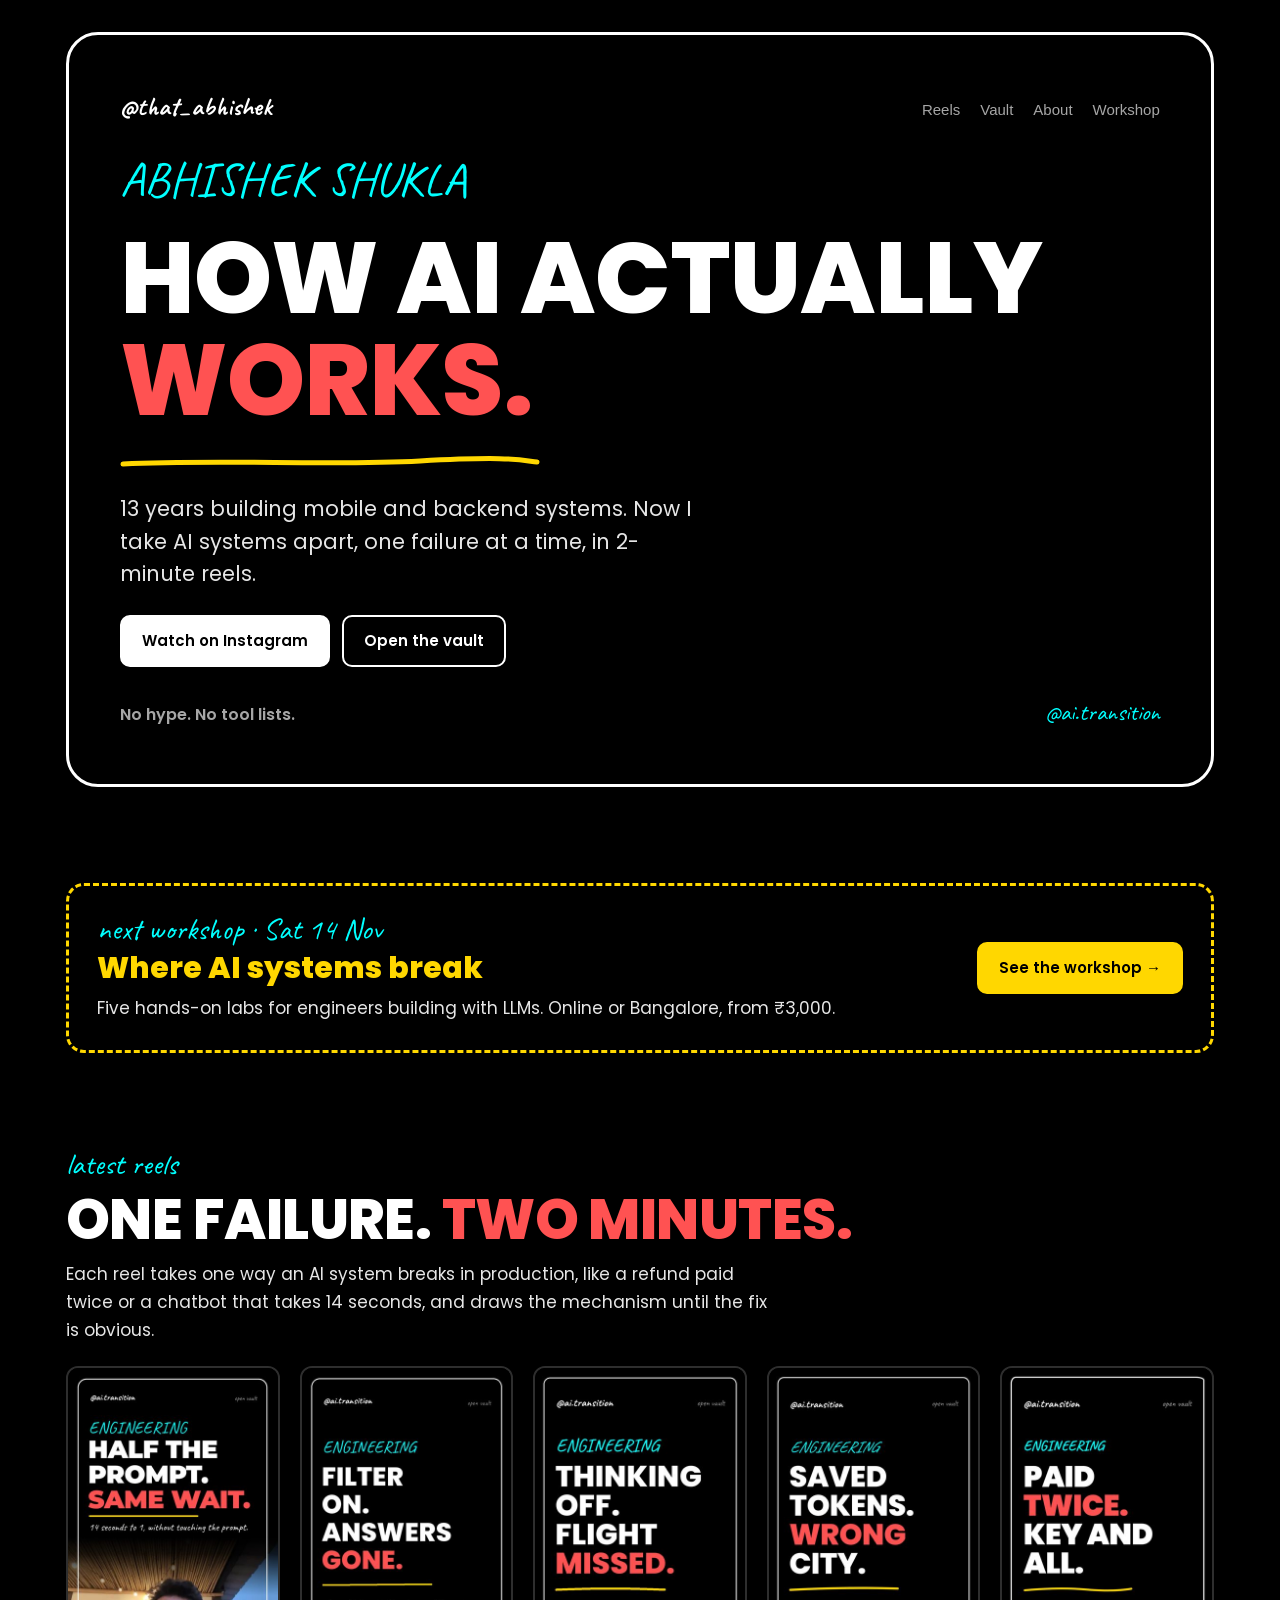
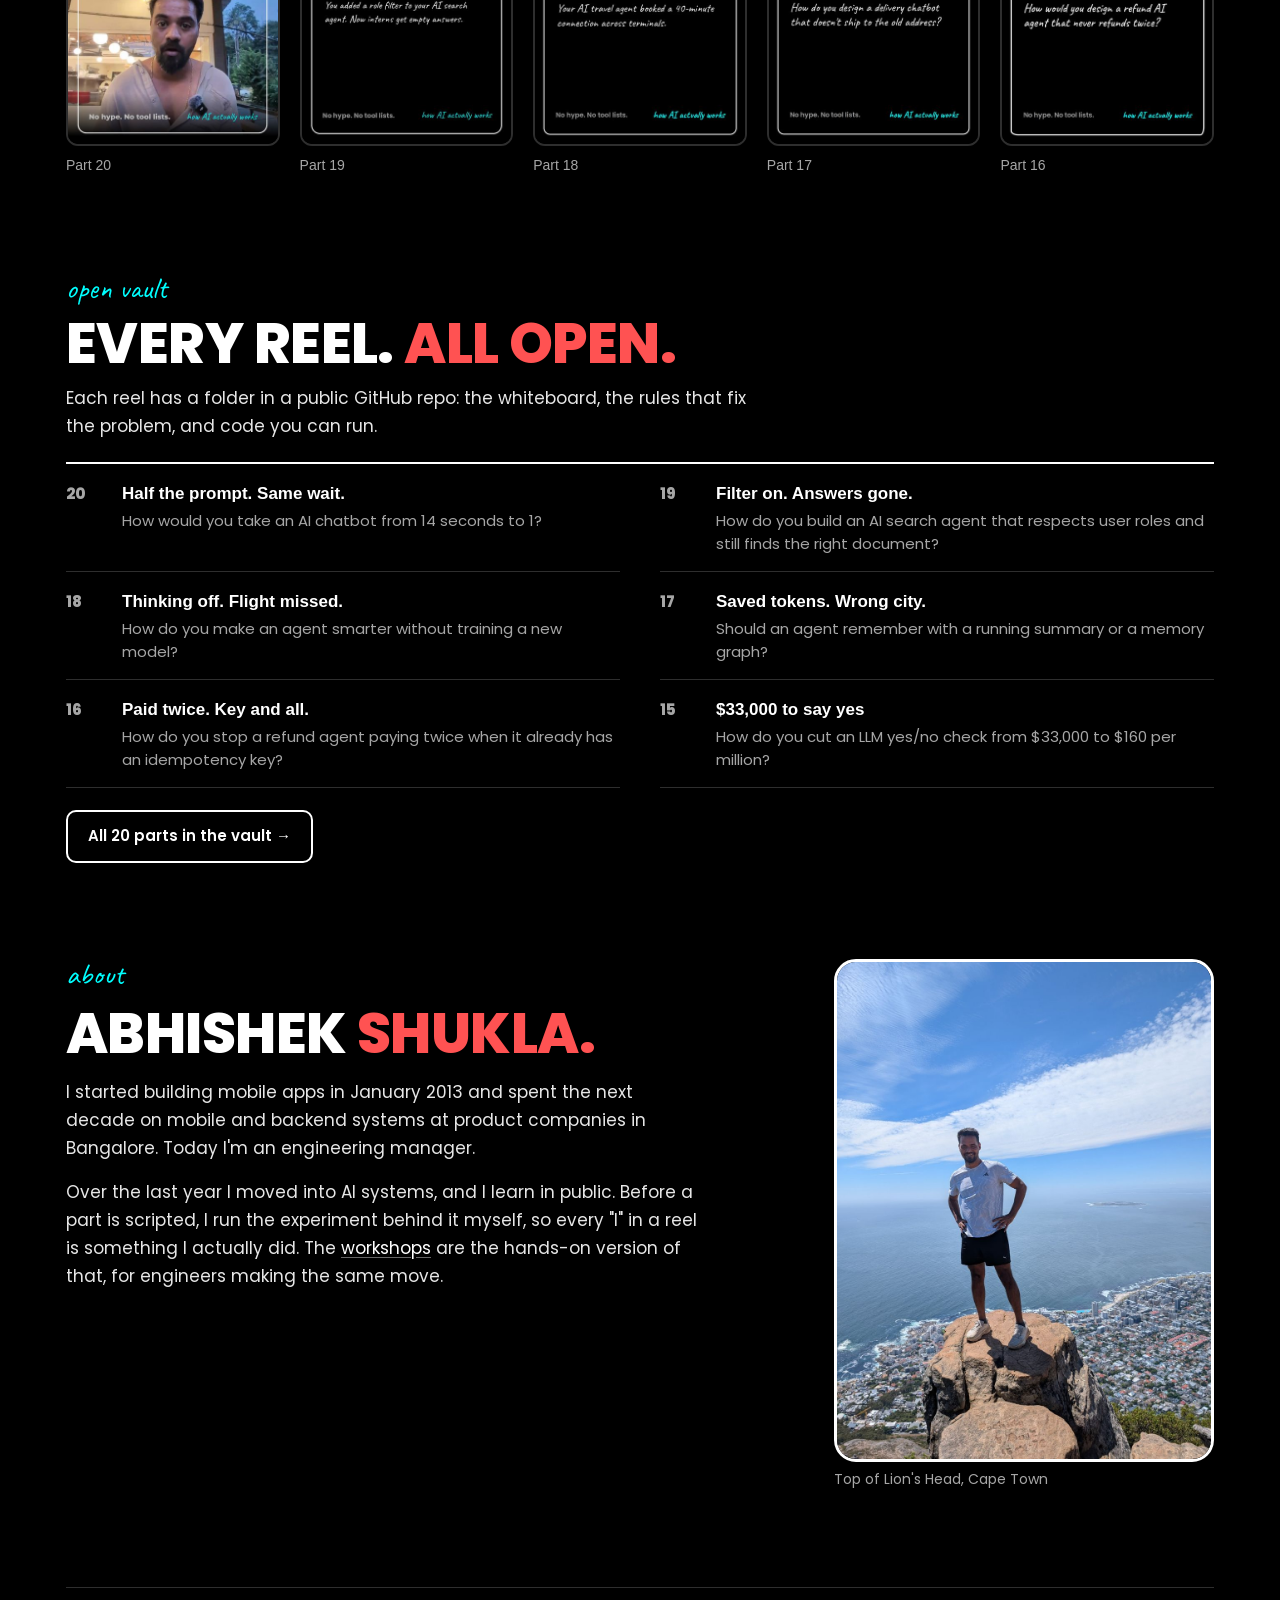
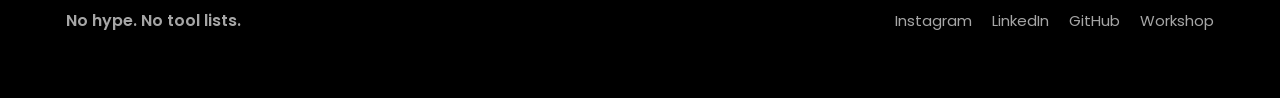
==== commit c378fe78: "Type-only hero like a reel cover; photo stays in About and the workshop byline Co-Authored-By: Claud" ====
--- a/index.html
+++ b/index.html
@@ -30,10 +30,10 @@
         <li><a href="workshop/">Workshop</a></li>
       </ul></nav>
     </div>
-    <div class="hero-grid">
+    <div class="hero-solo">
       <div class="hero-text">
         <div class="track">Abhishek Shukla</div>
-        <h1>How AI actually <span class="red">works.</span></h1>
+        <h1>How AI actually<br><span class="red">works.</span></h1>
         <svg class="underline" viewBox="0 0 420 14" preserveAspectRatio="none" aria-hidden="true"><path d="M3 9 C 100 4, 210 11, 300 6 S 400 5, 417 7" fill="none" stroke="#FFD700" stroke-width="5" stroke-linecap="round"/></svg>
         <p class="lede">13 years building mobile and backend systems. Now I take AI systems apart, one failure at a time, in 2-minute reels.</p>
         <div class="ctas">
@@ -41,7 +41,6 @@
           <a class="btn" href="#vault">Open the vault</a>
         </div>
       </div>
-      <img class="portrait" src="img/abhishek.jpg" alt="Abhishek Shukla" width="480" height="600">
     </div>
     <div class="frame-foot">
       <span class="nohype">No hype. No tool lists.</span>
--- a/style.css
+++ b/style.css
@@ -138,3 +138,6 @@
   .byline{align-items:flex-start}
 }
 @media (prefers-reduced-motion: no-preference){ html{scroll-behavior:smooth} }
+
+/* type-only hero, like a reel cover */
+.hero-solo h1{font-size:clamp(46px,8vw,100px); text-wrap:wrap}
